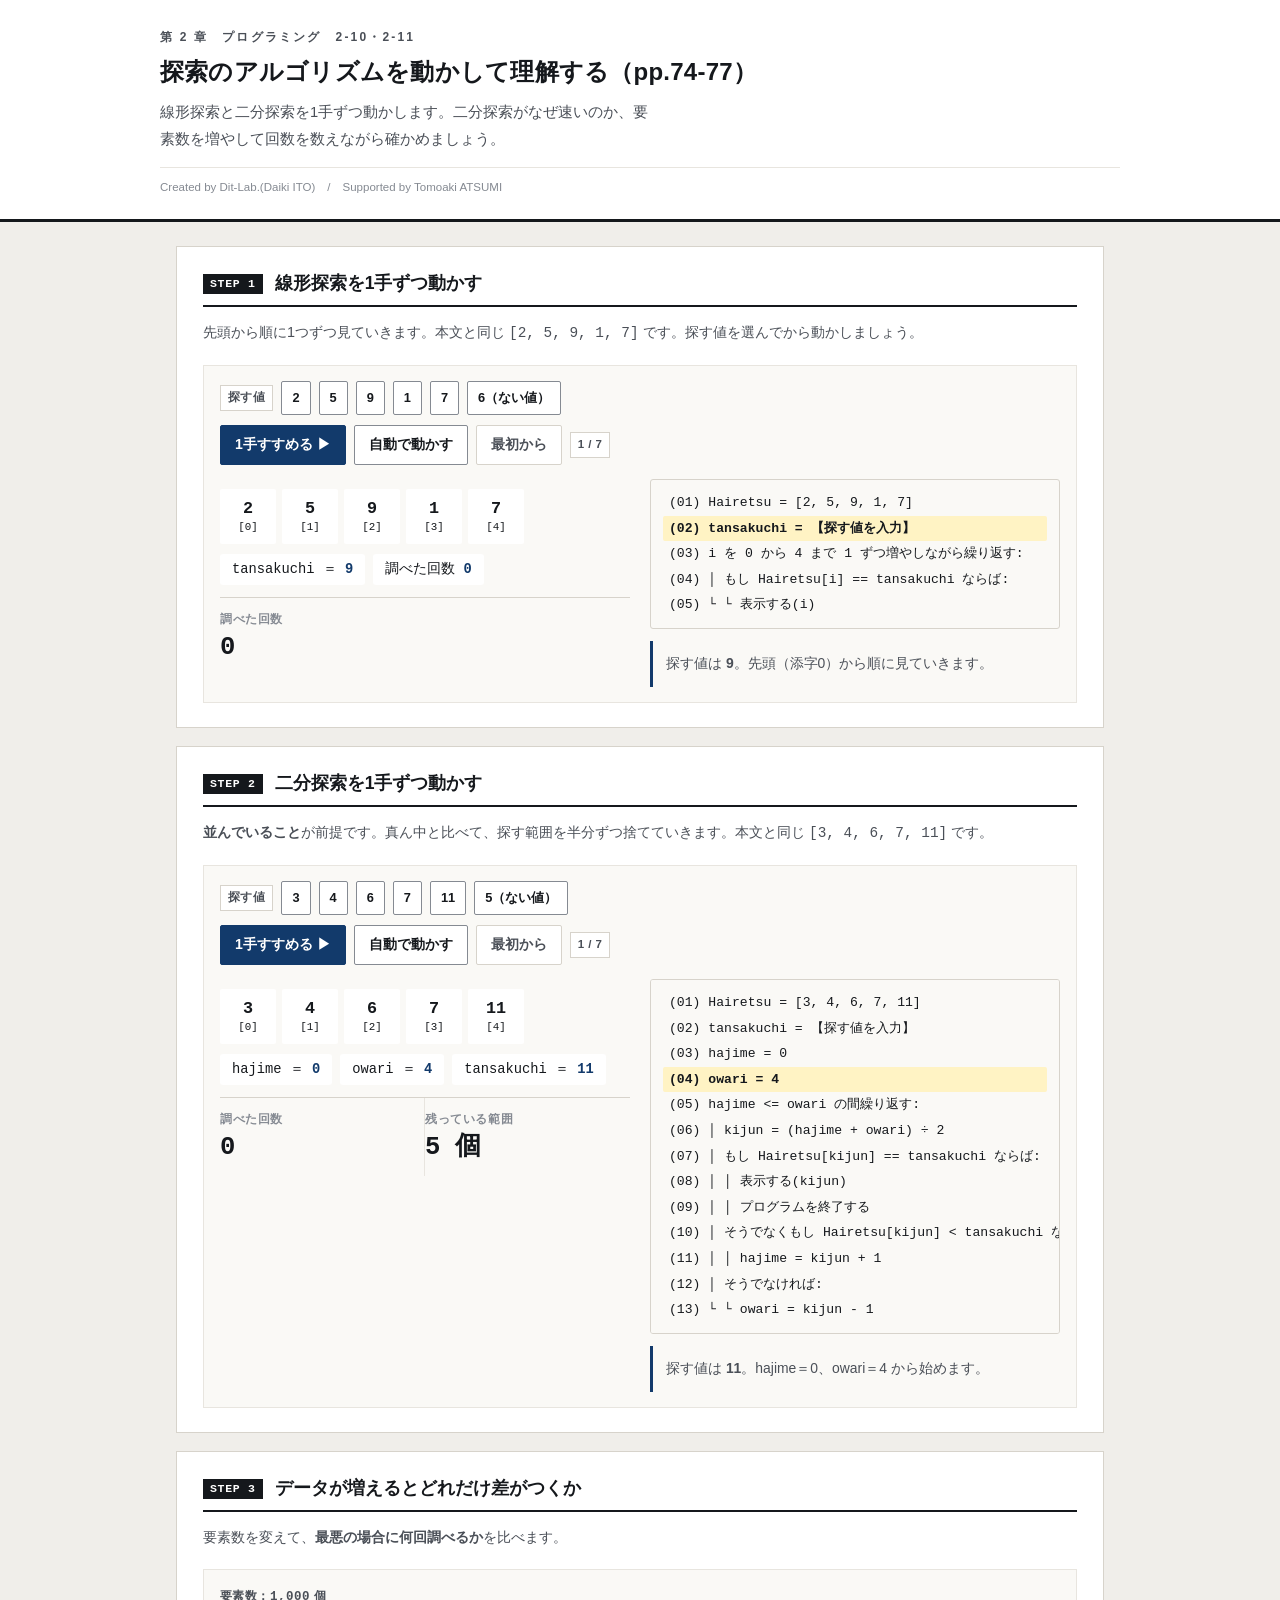
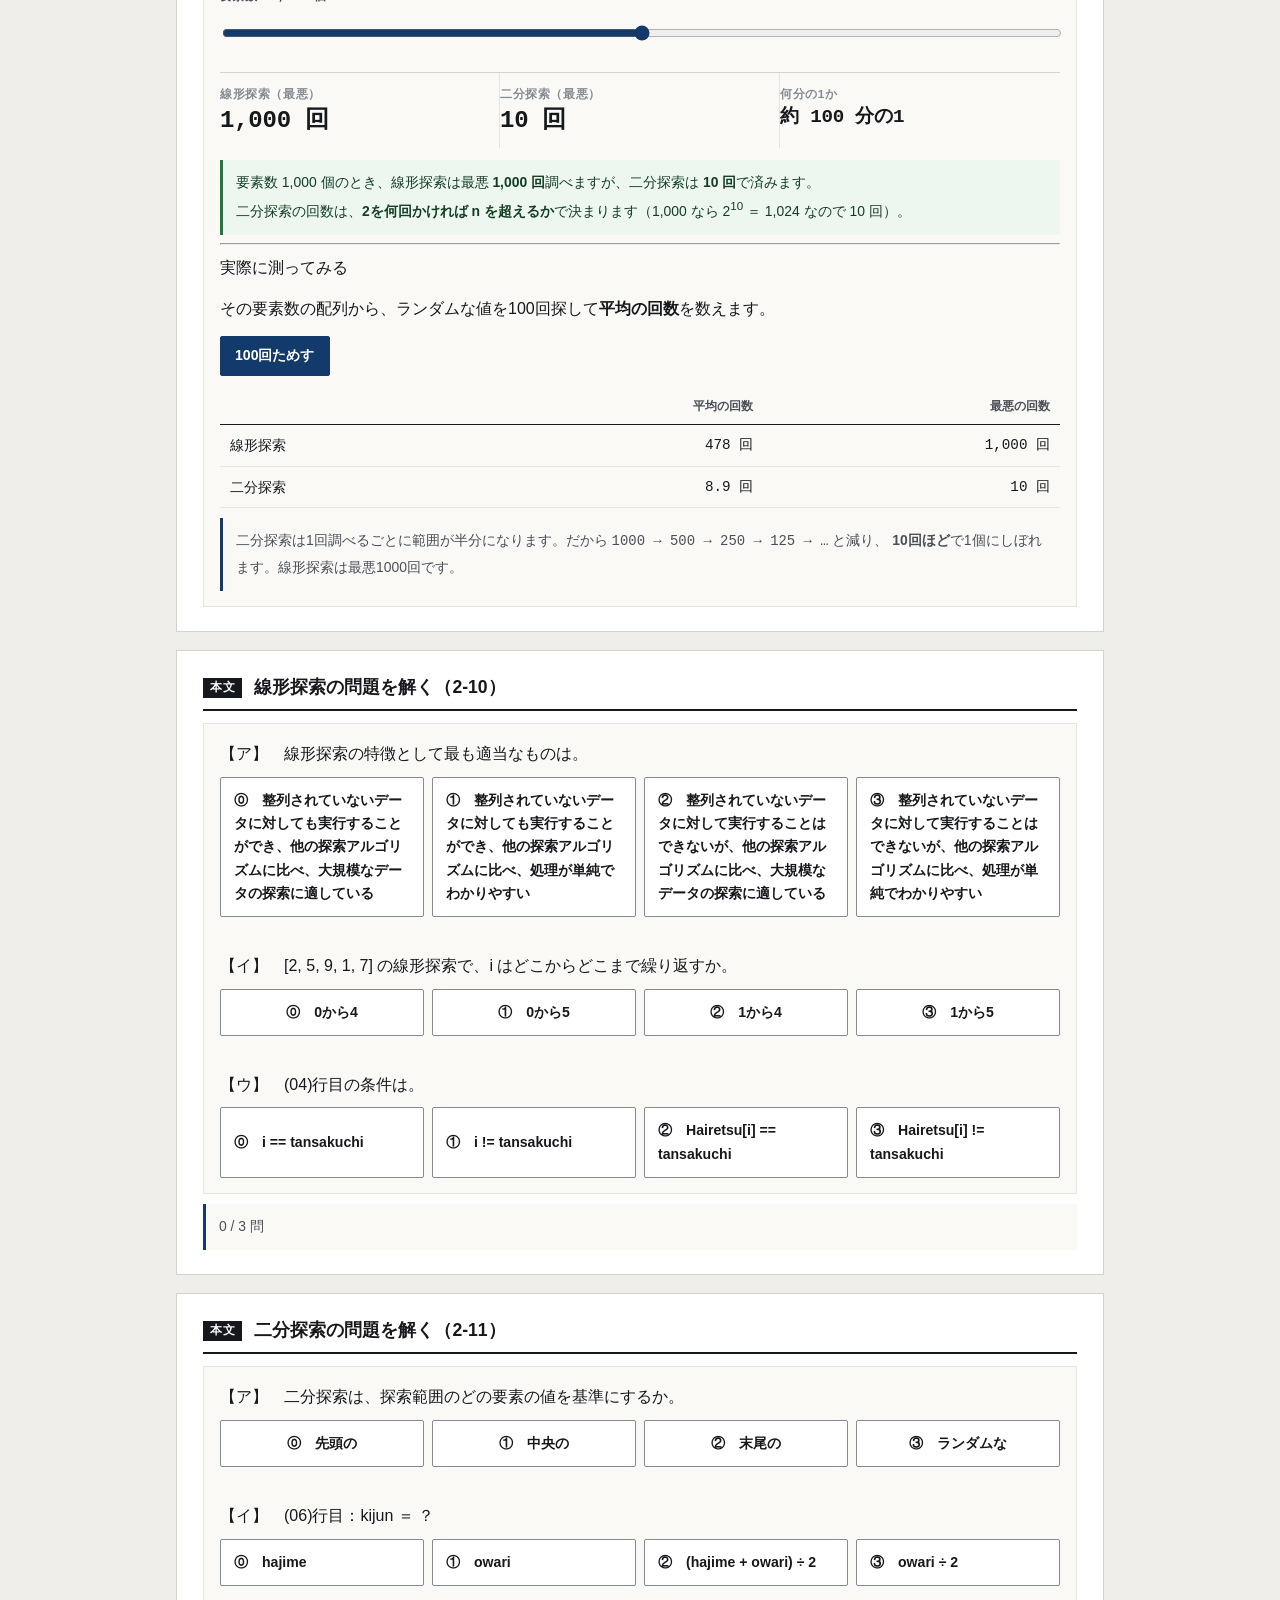
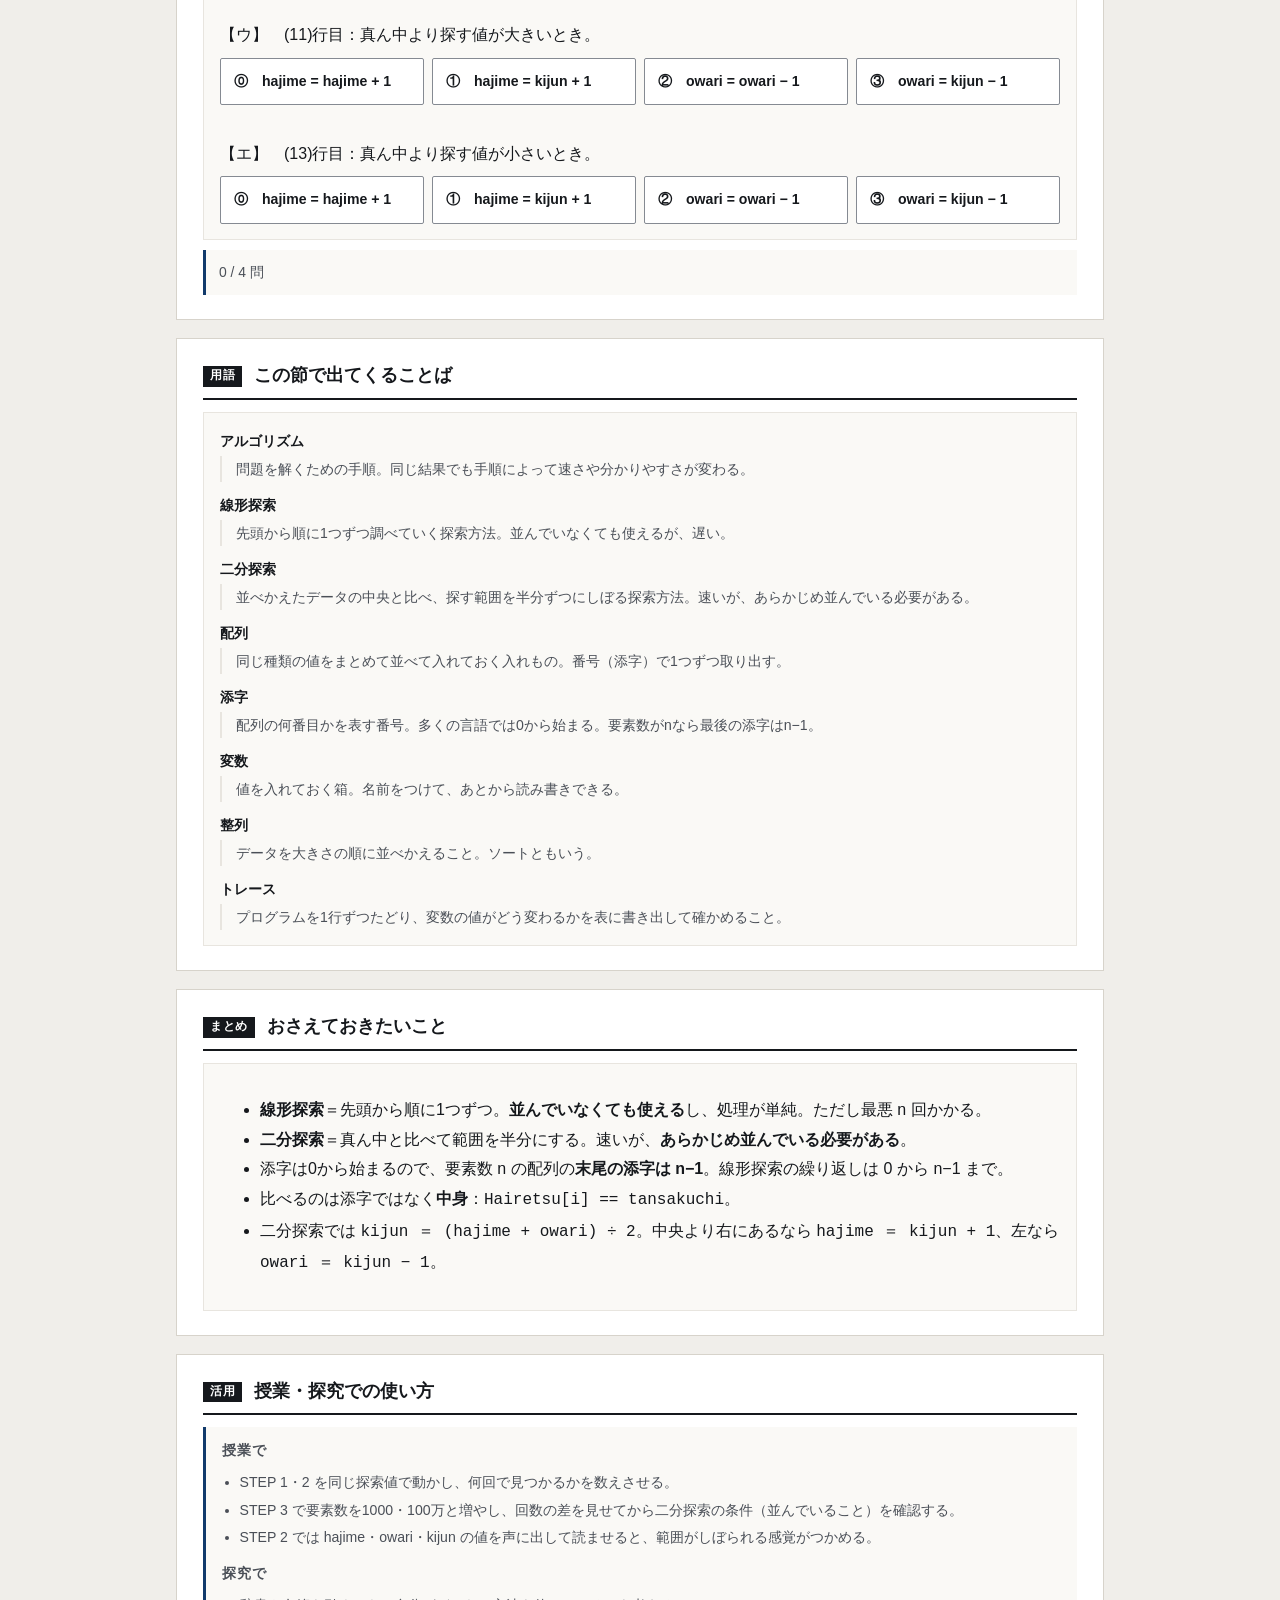
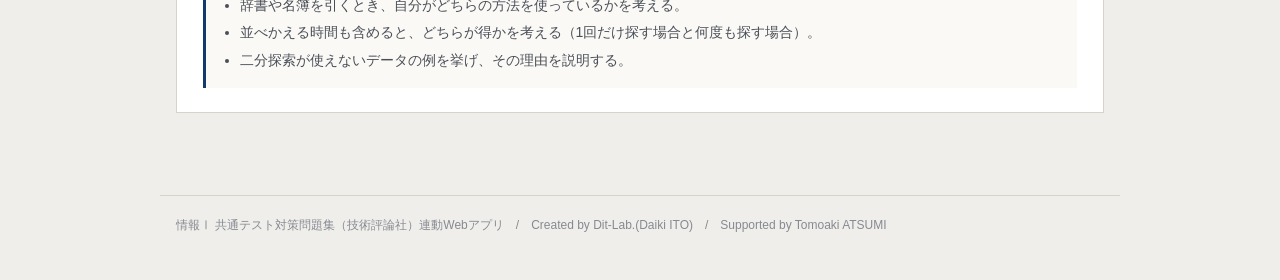
==== index.html @ 08c5b8c0 "feat: 探索アルゴリズムの理解用アプリを新規作成（線形探索・二分探索の1手ずつ再生、回数の実測比較、本文2-10/2-11の問題）" ====
<!DOCTYPE html>
<html lang="ja">
<head>
<meta charset="UTF-8">
<meta name="viewport" content="width=device-width, initial-scale=1.0">
<title>探索のアルゴリズムを動かして理解する｜情報Ⅰ共通テスト対策問題集</title>
<meta name="description" content="線形探索と二分探索を1手ずつ動かします。二分探索がなぜ速いのか、要素数を増やして回数を数えながら確かめましょう。">
<link rel="icon" href="data:image/svg+xml,%3Csvg xmlns=%22http://www.w3.org/2000/svg%22 viewBox=%220 0 32 32%22%3E%3Crect width=%2232%22 height=%2232%22 fill=%22%2315181c%22/%3E%3Ctext x=%2216%22 y=%2222%22 font-size=%2218%22 font-family=%22monospace%22 fill=%22%23fff%22 text-anchor=%22middle%22%3E01%3C/text%3E%3C/svg%3E">
<link rel="stylesheet" href="css/style.css?v=239696b1">
<link rel="stylesheet" href="css/app.css?v=c00d3294">
</head>
<body>

<header class="app-header">
  <div class="inner">
    <span class="eyebrow">第 2 章　プログラミング　2-10・2-11</span>
    <h1>探索のアルゴリズムを動かして理解する（pp.74-77）</h1>
    <p class="lead">線形探索と二分探索を1手ずつ動かします。二分探索がなぜ速いのか、要素数を増やして回数を数えながら確かめましょう。</p>
    <p class="credit">Created by Dit-Lab.(Daiki ITO)　/　Supported by Tomoaki ATSUMI</p>
  </div>
</header>

<main class="wrap">
  <section class="step" id="step1">
    <h2><span class="no">STEP 1</span>線形探索を1手ずつ動かす</h2>
    <p class="desc">先頭から順に1つずつ見ていきます。本文と同じ <span class="mono">[2, 5, 9, 1, 7]</span> です。探す値を選んでから動かしましょう。</p>
    <div class="panel">
      <div class="btn-row" style="flex-wrap:wrap">
        <span class="badge">探す値</span>
        <button class="btn sm" data-lt="2">2</button>
        <button class="btn sm" data-lt="5">5</button>
        <button class="btn sm" data-lt="9">9</button>
        <button class="btn sm" data-lt="1">1</button>
        <button class="btn sm" data-lt="7">7</button>
        <button class="btn sm" data-lt="6">6（ない値）</button>
      </div>
      <div class="btn-row" style="margin-top:10px;flex-wrap:wrap">
        <button class="btn primary" id="lStep">1手すすめる ▶</button>
        <button class="btn" id="lPlay">自動で動かす</button>
        <button class="btn ghost" id="lReset">最初から</button>
        <span class="badge" id="lProg"></span>
      </div>
      <div class="grid c2" style="margin-top:14px">
        <div>
          <div class="cells" id="lCells"></div>
          <div class="vars" id="lVars"></div>
          <div class="metrics" style="margin-top:12px">
            <div class="metric"><div class="k">調べた回数</div><div class="v" id="lCnt">0</div></div>
          </div>
        </div>
        <div>
          <pre class="code" id="lCode"></pre>
          <div class="note" id="lNote" style="margin-top:12px"></div>
        </div>
      </div>
    </div>
  </section>

  <section class="step" id="step2">
    <h2><span class="no">STEP 2</span>二分探索を1手ずつ動かす</h2>
    <p class="desc"><strong>並んでいること</strong>が前提です。真ん中と比べて、探す範囲を半分ずつ捨てていきます。本文と同じ <span class="mono">[3, 4, 6, 7, 11]</span> です。</p>
    <div class="panel">
      <div class="btn-row" style="flex-wrap:wrap">
        <span class="badge">探す値</span>
        <button class="btn sm" data-bt="3">3</button>
        <button class="btn sm" data-bt="4">4</button>
        <button class="btn sm" data-bt="6">6</button>
        <button class="btn sm" data-bt="7">7</button>
        <button class="btn sm" data-bt="11">11</button>
        <button class="btn sm" data-bt="5">5（ない値）</button>
      </div>
      <div class="btn-row" style="margin-top:10px;flex-wrap:wrap">
        <button class="btn primary" id="bStep">1手すすめる ▶</button>
        <button class="btn" id="bPlay">自動で動かす</button>
        <button class="btn ghost" id="bReset">最初から</button>
        <span class="badge" id="bProg"></span>
      </div>
      <div class="grid c2" style="margin-top:14px">
        <div>
          <div class="cells" id="bCells"></div>
          <div class="vars" id="bVars"></div>
          <div class="metrics" style="margin-top:12px">
            <div class="metric"><div class="k">調べた回数</div><div class="v" id="bCnt">0</div></div>
            <div class="metric"><div class="k">残っている範囲</div><div class="v" id="bLeft">5 個</div></div>
          </div>
        </div>
        <div>
          <pre class="code" id="bCode"></pre>
          <div class="note" id="bNote" style="margin-top:12px"></div>
        </div>
      </div>
    </div>
  </section>

  <section class="step" id="step3">
    <h2><span class="no">STEP 3</span>データが増えるとどれだけ差がつくか</h2>
    <p class="desc">要素数を変えて、<strong>最悪の場合に何回調べるか</strong>を比べます。</p>
    <div class="panel">
      <label class="fld" for="nSize">要素数：<span class="mono" id="nSizeV">1000</span> 個</label>
      <input type="range" id="nSize" min="1" max="7" step="1" value="4">
      <div class="metrics" style="margin-top:12px">
        <div class="metric"><div class="k">線形探索（最悪）</div><div class="v" id="linMax" style="font-size:1.5rem">—</div></div>
        <div class="metric"><div class="k">二分探索（最悪）</div><div class="v" id="binMax" style="font-size:1.5rem">—</div></div>
        <div class="metric"><div class="k">何分の1か</div><div class="v" id="ratio" style="font-size:1.2rem">—</div></div>
      </div>
      <div class="note" id="cmpNote" style="margin-top:12px"></div>
      <hr class="sep">
      <p class="qhead">実際に測ってみる</p>
      <p class="desc" style="margin-top:0">その要素数の配列から、ランダムな値を100回探して<strong>平均の回数</strong>を数えます。</p>
      <div class="btn-row"><button class="btn primary" id="bench">100回ためす</button></div>
      <div class="tbl-scroll" style="margin-top:12px"><table class="tbl" id="benchTable"></table></div>
      <div class="note info" style="margin-top:10px">
        二分探索は1回調べるごとに範囲が半分になります。だから <span class="mono">1000 → 500 → 250 → 125 → …</span> と減り、
        <strong>10回ほど</strong>で1個にしぼれます。線形探索は最悪1000回です。
      </div>
    </div>
  </section>

  <section class="step" id="step4">
    <h2><span class="no">本文</span>線形探索の問題を解く（2-10）</h2>
    <div class="panel" id="q10Box"></div>
    <div class="note" id="q10Note" style="margin-top:10px"></div>
  </section>

  <section class="step" id="step5">
    <h2><span class="no">本文</span>二分探索の問題を解く（2-11）</h2>
    <div class="panel" id="q11Box"></div>
    <div class="note" id="q11Note" style="margin-top:10px"></div>
  </section>

  <section class="step" id="glossary">
    <h2><span class="no">用語</span>この節で出てくることば</h2>
    <div class="panel"><div id="glossBox"></div></div>
  </section>

  <section class="step" id="wrap">
    <h2><span class="no">まとめ</span>おさえておきたいこと</h2>
    <div class="panel">
      <ul class="bullets">
        <li><strong>線形探索</strong>＝先頭から順に1つずつ。<strong>並んでいなくても使える</strong>し、処理が単純。ただし最悪 n 回かかる。</li>
        <li><strong>二分探索</strong>＝真ん中と比べて範囲を半分にする。速いが、<strong>あらかじめ並んでいる必要がある</strong>。</li>
        <li>添字は0から始まるので、要素数 n の配列の<strong>末尾の添字は n−1</strong>。線形探索の繰り返しは 0 から n−1 まで。</li>
        <li>比べるのは添字ではなく<strong>中身</strong>：<span class="mono">Hairetsu[i] == tansakuchi</span>。</li>
        <li>二分探索では <span class="mono">kijun ＝ (hajime + owari) ÷ 2</span>。中央より右にあるなら <span class="mono">hajime ＝ kijun + 1</span>、左なら <span class="mono">owari ＝ kijun − 1</span>。</li>
      </ul>
    </div>
  </section>

  <section class="step">
    <h2><span class="no">活用</span>授業・探究での使い方</h2>
    <div class="use-note">
      <h3>授業で</h3>
      <ul>
        <li>STEP 1・2 を同じ探索値で動かし、何回で見つかるかを数えさせる。</li>
        <li>STEP 3 で要素数を1000・100万と増やし、回数の差を見せてから二分探索の条件（並んでいること）を確認する。</li>
        <li>STEP 2 では hajime・owari・kijun の値を声に出して読ませると、範囲がしぼられる感覚がつかめる。</li>
      </ul>
      <h3 style="margin-top:12px">探究で</h3>
      <ul>
        <li>辞書や名簿を引くとき、自分がどちらの方法を使っているかを考える。</li>
        <li>並べかえる時間も含めると、どちらが得かを考える（1回だけ探す場合と何度も探す場合）。</li>
        <li>二分探索が使えないデータの例を挙げ、その理由を説明する。</li>
      </ul>
    </div>
  </section>

</main>

<footer class="app-footer">
  情報Ⅰ 共通テスト対策問題集（技術評論社）連動Webアプリ　/　Created by Dit-Lab.(Daiki ITO)　/　Supported by Tomoaki ATSUMI
</footer>

<script src="js/terms.js?v=867e9694"></script>
<script src="js/quiz.js?v=5d6779cc"></script>
<script src="js/app.js?v=6b76b57b"></script>
</body>
</html>
---- css/style.css ----
/* =========================================================
   情報Ⅰ 共通テスト対策問題集 — Web アプリ共通スタイル
   紙面（参考書）に寄せた設計。装飾色は使わず、色は意味を持つときだけ。
   ========================================================= */

:root{
  --paper:#ffffff;
  --paper-2:#faf9f6;      /* うすい紙 */
  --bg:#f0eeea;           /* 台紙 */
  --ink:#15181c;
  --ink-2:#4a4f57;
  --ink-3:#858a92;
  --rule:#d7d3cb;         /* 罫線 */
  --rule-2:#e8e5df;
  --accent:#123a6b;       /* 濃紺。主要操作と現在地だけに使う */
  --accent-w:#e9eef6;
  --zero:#c0392b;         /* 左＝0 */
  --one:#1d4ed8;          /* 右＝1 */
  --ok:#1f7a3d;   --ok-bg:#eef6f0;
  --ng:#b3261e;   --ng-bg:#fbefee;
  --warn:#8a5a00; --warn-bg:#fbf5e8;
  --font:"Hiragino Kaku Gothic ProN","Hiragino Sans","Yu Gothic Medium","Yu Gothic",
         "Noto Sans JP",Meiryo,-apple-system,BlinkMacSystemFont,sans-serif;
  --mono:"SFMono-Regular",Menlo,Consolas,"Courier New",monospace;
}

*{box-sizing:border-box}
[hidden]{display:none !important}
html{-webkit-text-size-adjust:100%}
body{
  margin:0; background:var(--bg); color:var(--ink);
  font-family:var(--font); font-size:16px; line-height:1.85;
  font-feature-settings:"palt" 1;
}
h1,h2,h3,h4{line-height:1.45; margin:0; font-weight:700}
p{margin:0 0 .75em} p:last-child{margin-bottom:0}
a{color:var(--accent)}

/* ---------- 標題 ---------- */
.app-header{background:var(--paper); border-bottom:3px solid var(--ink); padding:26px 20px 20px}
.app-header .inner{max-width:960px; margin:0 auto}
.app-header .eyebrow{
  font-size:.75rem; font-weight:700; color:var(--ink-2); letter-spacing:.18em;
  display:block; margin-bottom:7px;
}
.app-header h1{font-size:1.5rem; letter-spacing:.01em}
.app-header .lead{font-size:.92rem; color:var(--ink-2); margin-top:9px; max-width:60ch}
.app-header .credit{
  font-size:.72rem; color:var(--ink-3); margin-top:14px;
  padding-top:9px; border-top:1px solid var(--rule-2);
}

/* ---------- 版面 ---------- */
.wrap{max-width:960px; margin:0 auto; padding:24px 16px 64px}
.step{background:var(--paper); border:1px solid var(--rule); padding:24px 26px; margin-bottom:18px}
.step > h2{
  display:flex; align-items:baseline; gap:12px; font-size:1.1rem;
  padding-bottom:9px; border-bottom:2px solid var(--ink); margin-bottom:12px;
}
.step > h2 .no{
  flex:none; font-family:var(--mono); font-size:.72rem; font-weight:700;
  background:var(--ink); color:var(--paper); padding:2px 7px; letter-spacing:.06em;
  position:relative; top:-2px;
}
.step > .desc{color:var(--ink-2); font-size:.9rem; margin-bottom:18px}
.step[hidden]{display:none}

.grid{display:grid; gap:20px}
.grid > *{min-width:0}          /* 子の中身で列が広がるのを防ぐ */
@media(min-width:800px){ .grid.c2{grid-template-columns:1fr 1fr} }

.panel{border:1px solid var(--rule-2); background:var(--paper-2); padding:15px 16px; min-width:0}
.panel > h3{
  font-size:.8rem; font-weight:700; color:var(--ink-2); letter-spacing:.08em;
  margin-bottom:12px; padding-bottom:6px; border-bottom:1px solid var(--rule);
}

/* ---------- 部品 ---------- */
.btn{
  appearance:none; border:1px solid var(--ink-3); background:var(--paper); color:var(--ink);
  font-family:inherit; font-size:.88rem; font-weight:700; padding:8px 14px;
  border-radius:2px; cursor:pointer; min-height:40px; line-height:1.4;
  transition:background .12s, border-color .12s, color .12s;
}
.btn:hover:not(:disabled){background:var(--accent-w); border-color:var(--accent); color:var(--accent)}
.btn:disabled{opacity:.35; cursor:not-allowed}
.btn.primary{background:var(--accent); color:var(--paper); border-color:var(--accent)}
.btn.primary:hover:not(:disabled){background:#0d2c53; color:var(--paper)}
.btn.ghost{border-color:var(--rule); color:var(--ink-2)}
.btn.sm{font-size:.8rem; padding:5px 10px; min-height:34px}
.btn-row{display:flex; flex-wrap:wrap; gap:8px; align-items:center}

/* タブ（見出し下線式） */
.seg{display:flex; gap:0; border-bottom:1px solid var(--rule)}
.seg button{
  appearance:none; border:0; background:transparent; font-family:inherit; font-size:.88rem;
  font-weight:700; color:var(--ink-3); padding:9px 4px; margin-right:26px; cursor:pointer;
  border-bottom:3px solid transparent; margin-bottom:-1px; min-height:40px;
}
.seg button:hover{color:var(--ink-2)}
.seg button[aria-pressed="true"]{color:var(--ink); border-bottom-color:var(--accent)}

label.fld{display:block; font-size:.78rem; font-weight:700; color:var(--ink-2); margin-bottom:5px; letter-spacing:.04em}
input[type=text], textarea, input[type=number]{
  width:100%; font-family:inherit; font-size:1rem; color:var(--ink);
  border:1px solid var(--ink-3); border-radius:2px; padding:9px 11px;
  background:var(--paper); min-height:42px;
}
input:focus, textarea:focus{outline:2px solid var(--accent); outline-offset:-1px; border-color:var(--accent)}
.btn:focus-visible, .seg button:focus-visible, .node-card:focus-visible{outline:2px solid var(--accent); outline-offset:2px}
textarea{resize:vertical; line-height:1.7}
.mono{font-family:var(--mono)}

table.tbl{width:100%; border-collapse:collapse; font-size:.89rem}
table.tbl th, table.tbl td{border-bottom:1px solid var(--rule-2); padding:7px 10px; text-align:right}
table.tbl th:first-child, table.tbl td:first-child{text-align:left}
table.tbl thead th{border-bottom:1.5px solid var(--ink); font-size:.76rem; color:var(--ink-2); font-weight:700; white-space:nowrap}
.tbl-scroll{overflow-x:auto; -webkit-overflow-scrolling:touch; max-width:100%}

.note{padding:10px 13px; font-size:.87rem; border-left:3px solid var(--ink-3); background:var(--paper-2)}
.note.ok{background:var(--ok-bg); border-left-color:var(--ok); color:#123f22}
.note.ng{background:var(--ng-bg); border-left-color:var(--ng); color:#6d1a15}
.note.info{background:var(--paper-2); border-left-color:var(--accent); color:var(--ink-2)}
.note.warn{background:var(--warn-bg); border-left-color:var(--warn); color:#5c3d00}
.note[hidden]{display:none}

.badge{
  display:inline-block; font-size:.72rem; font-weight:700; padding:1px 7px;
  border:1px solid var(--rule); color:var(--ink-2); background:var(--paper); letter-spacing:.04em;
}

/* 数値は罫線で仕切るだけ。カードにしない */
.metrics{display:flex; flex-wrap:wrap; gap:0; border-top:1px solid var(--rule)}
.metric{flex:1 1 130px; padding:11px 14px 11px 0; border-right:1px solid var(--rule-2)}
.metric:last-child{border-right:0}
.metric .k{font-size:.74rem; color:var(--ink-3); font-weight:700; letter-spacing:.05em}
.metric .v{font-size:1.6rem; font-weight:700; line-height:1.3; font-family:var(--mono); letter-spacing:-.01em}
.metric .s{font-size:.76rem; color:var(--ink-2)}

.bit0{color:var(--zero); font-weight:700}
.bit1{color:var(--one); font-weight:700}

.app-footer{
  max-width:960px; margin:0 auto; padding:18px 16px 44px; color:var(--ink-3);
  font-size:.75rem; border-top:1px solid var(--rule);
}
.sr-only{position:absolute;width:1px;height:1px;overflow:hidden;clip:rect(0 0 0 0);white-space:nowrap}

@media(max-width:640px){
  body{font-size:15px}
  .app-header{padding:20px 16px 16px}
  .app-header h1{font-size:1.16rem}
  .wrap{padding:16px 12px 52px}
  .step{padding:18px 15px}
  .seg button{margin-right:18px; font-size:.84rem}
  .metric{flex-basis:50%; border-right:0}
}
@media (prefers-reduced-motion:reduce){ *{animation:none!important; transition:none!important} }

/* ---------- 自分のデータ・共有・印刷 ---------- */
.toolbar{display:flex; flex-wrap:wrap; gap:8px; align-items:center; margin-top:12px;
  padding-top:12px; border-top:1px solid var(--rule-2)}
.toolbar .hint{font-size:.78rem; color:var(--ink-3)}
.paste-area{width:100%; min-height:110px; font-family:var(--mono); font-size:.86rem}
.use-note{background:var(--paper-2); border-left:3px solid var(--accent); padding:14px 16px; font-size:.88rem}
.use-note h3{font-size:.86rem; letter-spacing:.06em; margin-bottom:8px; color:var(--ink-2)}
.use-note ol, .use-note ul{margin:0; padding-left:1.25em; line-height:1.95; color:var(--ink-2)}

@media print{
  body{background:#fff}
  .app-header{border-bottom:2px solid #000}
  .step{border:1px solid #bbb; break-inside:avoid; page-break-inside:avoid; margin-bottom:12px}
  .btn, .seg, .toolbar, input[type=range]{display:none !important}
  .note{border-left-width:2px}
  a[href]:after{content:""}
}

/* ---------- 入力グリッド ---------- */
.dg-scroll{overflow:auto; -webkit-overflow-scrolling:touch; border:1px solid var(--rule); background:var(--paper); max-height:420px}
table.dg{border-collapse:collapse; font-family:var(--mono); font-size:.9rem; min-width:100%}
table.dg th, table.dg td{border:1px solid var(--rule-2); padding:0}
table.dg thead th{background:var(--paper-2); position:sticky; top:0; z-index:2}
table.dg .dg-n{background:var(--paper-2); color:var(--ink-3); font-size:.76rem; font-weight:400;
  text-align:center; min-width:34px; padding:0 4px; position:sticky; left:0; z-index:1}
table.dg .dg-corner{background:var(--paper-2); min-width:34px; position:sticky; left:0; z-index:3}
table.dg .dg-act{background:var(--paper-2); width:34px}
.dg-h, .dg-c{width:100%; min-width:96px; border:0; background:transparent; font-family:inherit;
  font-size:.9rem; padding:8px 9px; color:var(--ink); min-height:38px}
.dg-h{font-weight:700; font-family:var(--font); font-size:.82rem; color:var(--ink-2)}
.dg-c.num{text-align:right}
.dg-c:focus, .dg-h:focus{outline:2px solid var(--accent); outline-offset:-2px; background:var(--accent-w)}
.dg-del{border:0; background:transparent; color:var(--ink-3); cursor:pointer; width:32px; height:34px; font-size:1rem}
.dg-del:hover{color:var(--ng)}
.dg-tools{display:flex; flex-wrap:wrap; gap:8px; align-items:center; margin-top:10px}
.dg-hint{font-size:.76rem; color:var(--ink-3)}

/* ---------- ファイル読み込み ---------- */
.filebox{display:flex; flex-wrap:wrap; gap:10px; align-items:center; padding:12px;
  border:1px dashed var(--rule); background:var(--paper-2)}
.filebox input[type=file]{font-size:.85rem; font-family:inherit; max-width:100%}
.filebox .sel{max-width:220px}
.filelabel{display:inline-flex; align-items:center; gap:6px; font-size:.85rem; font-weight:700;
  border:1px solid var(--ink-3); background:var(--paper); padding:8px 14px; border-radius:2px; cursor:pointer; min-height:40px}
.filelabel:hover{border-color:var(--accent); color:var(--accent); background:var(--accent-w)}
.filelabel input{display:none}

/* ---------- 用語解説 ---------- */
.term{position:relative; border-bottom:1.5px dotted var(--accent); cursor:help; color:var(--accent); font-weight:700}
.term .term-pop{display:none; position:absolute; left:0; top:1.7em; z-index:50; width:min(300px,78vw);
  background:var(--paper); border:1px solid var(--ink-3); box-shadow:0 6px 20px rgba(0,0,0,.14);
  padding:10px 12px; font-size:.82rem; font-weight:400; color:var(--ink-2); line-height:1.75;
  border-left:3px solid var(--accent); cursor:auto; text-align:left}
.term .term-pop b{display:block; color:var(--ink); font-size:.86rem; margin-bottom:3px}
.term.open .term-pop{display:block}
dl.gloss{margin:0; font-size:.88rem}
dl.gloss dt{font-weight:700; color:var(--ink); margin-top:10px}
dl.gloss dt:first-child{margin-top:0}
dl.gloss dd{margin:2px 0 0; color:var(--ink-2); line-height:1.85; padding-left:1em; border-left:2px solid var(--rule-2)}
@media print{ .term{border-bottom:0; color:inherit} .term .term-pop{display:none !important} }

/* ---------- スマホ・タブレット ---------- */
@media (max-width:1024px){
  /* iOS で入力時に画面が勝手に拡大するのを防ぐ（16px 未満だとズームする） */
  input[type=text], input[type=number], textarea, select, .dg-c, .dg-h{ font-size:16px }
  .dg-c, .dg-h{ min-width:110px }
}
@media (max-width:820px){
  .grid.c2{grid-template-columns:1fr}
  .dg-scroll{max-height:340px}
  .filebox{flex-direction:column; align-items:stretch}
  .filebox .sel{max-width:100%}
  .term .term-pop{left:auto; right:0; width:min(280px,86vw)}
}
@media (max-width:480px){
  .step > h2{font-size:1rem; flex-wrap:wrap}
  .metrics{gap:0}
  .metric{flex-basis:50%; padding-right:10px}
  .metric .v{font-size:1.3rem}
  .btn{padding:8px 12px}
  .dg-tools{gap:6px}
  .dg-hint{width:100%}
}
/* タッチ操作でのスクロールを滑らかに */
.tbl-scroll, .dg-scroll, .tree-box{ -webkit-overflow-scrolling:touch; overscroll-behavior-x:contain }

/* 幅指定つきの入力欄がスマートフォンではみ出さないようにする */
input[type=text], input[type=number], input[type=search], textarea, select{ max-width:100% }
.btn-row > label{ min-width:0; max-width:100% }
.btn-row > label input, .btn-row > label select{ max-width:100% }

/* 共通：○×判定・並べかえ（quiz.js 用） */
.abcde{border:1px solid var(--rule); border-radius:3px; overflow:hidden}
.abcde > div{border-top:1px solid var(--rule); padding:10px 12px}
.abcde > div:first-child{border-top:0}
.abcde .st{display:flex; gap:10px; align-items:flex-start; flex-wrap:wrap}
.abcde .st .k{font-weight:700; font-family:var(--mono); min-width:1.4em}
.abcde .st .t{flex:1; min-width:12em}
.abcde .jb{display:flex; gap:6px}
.abcde .jb .btn{min-width:3.4em; padding:6px 10px; text-align:center}
.prep{display:grid; grid-template-columns:repeat(auto-fit,minmax(150px,1fr)); gap:10px; margin-top:10px}
.prep .slot{border:1px dashed var(--ink-3); border-radius:3px; padding:10px; min-height:92px; background:var(--paper)}
.prep .slot.filled{border-style:solid}
.prep .slot .tag{font:700 .74rem/1.4 var(--mono); color:var(--accent); display:block; margin-bottom:6px}
.prep .slot .txt{font-size:.86rem; line-height:1.7}
.cards{display:flex; flex-wrap:wrap; gap:8px; margin-top:10px}
.cards .c{border:1px solid var(--ink-3); border-radius:3px; padding:9px 12px; background:var(--paper);
  cursor:pointer; font-size:.88rem; max-width:100%; text-align:left; font-family:inherit; color:var(--ink)}
.cards .c:hover{background:var(--warn-bg)}
.cards .c.used{opacity:.35; pointer-events:none}
---- css/app.css ----
.qhead{display:flex; justify-content:space-between; align-items:center; margin-bottom:12px}
.card-q{border:1px solid var(--rule); background:var(--paper); padding:18px; margin-bottom:14px}
.q-scene{font-size:1rem; font-weight:700; line-height:1.9}
.choice4{display:grid; gap:8px; grid-template-columns:repeat(auto-fit,minmax(160px,1fr))}
.choice4 .btn{text-align:left; line-height:1.65; padding:11px 13px}
.choice4 .btn.correct{background:var(--ok-bg); border-color:var(--ok); color:var(--ok)}
.choice4 .btn.wrong{background:var(--ng-bg); border-color:var(--ng); color:var(--ng)}
.choice4.locked{pointer-events:none}
.sel{width:100%; font-family:inherit; font-size:.95rem; padding:9px 11px; min-height:42px;
  border:1px solid var(--ink-3); border-radius:2px; background:var(--paper); color:var(--ink)}
input[type=range]{width:100%; accent-color:var(--accent); height:34px}
.why{font-size:.85rem; color:var(--ink-2); line-height:1.85}
.eqbox{font-family:var(--mono); font-size:1.02rem; font-weight:700; text-align:center; padding:14px;
  border:1px solid var(--rule); background:var(--paper-2); line-height:1.8}
.blankin{border:1.5px solid var(--accent); background:#fff; padding:6px 8px; text-align:center;
  font-family:var(--mono); min-height:38px; font-size:.95rem; max-width:120px}
.blankin.ok{border-color:var(--ok); background:var(--ok-bg)}
.blankin.ng{border-color:var(--ng); background:var(--ng-bg)}
table.tbl td .blankin{width:100%; max-width:none}

/* --- 2-10・2-11 探索のアルゴリズム --- */
.cells{display:flex;gap:6px;flex-wrap:wrap;margin-top:10px}
.cells .c{border:1px solid var(--line);border-radius:2px;min-width:56px;padding:9px 4px;text-align:center;
  font:700 1.05rem/1.3 var(--mono);background:#fff;transition:background-color .15s, border-color .15s}
.cells .c em{display:block;font:400 .68rem/1.4 var(--mono);color:var(--muted);font-style:normal}
.cells .c.out{opacity:.28}
.cells .c.now{border-color:#8a5a00;background:#fdf6e8}
.cells .c.hit{border-color:var(--ok);background:var(--ok-bg)}
.cells .c.miss{border-color:var(--ng);background:var(--ng-bg);opacity:.55}
.cells .c.range{border-color:var(--accent)}
.cells .c.mid{border-color:#5a3d8a;background:#f2eef8}
pre.code{font-family:var(--mono);font-size:.82rem;line-height:1.95;background:var(--paper-2);
  border:1px solid var(--rule);border-radius:3px;padding:10px 12px;margin:0;overflow-x:auto}
pre.code .ln{display:block;padding:0 6px;border-radius:2px;white-space:pre}
pre.code .ln.on{background:#fff3c4;font-weight:700}
.vars{display:flex;gap:8px;flex-wrap:wrap;margin-top:10px}
.vars .v{border:1px solid var(--line);border-radius:3px;padding:6px 12px;background:#fff;font:.86rem/1.4 var(--mono)}
.vars .v b{color:var(--accent)}
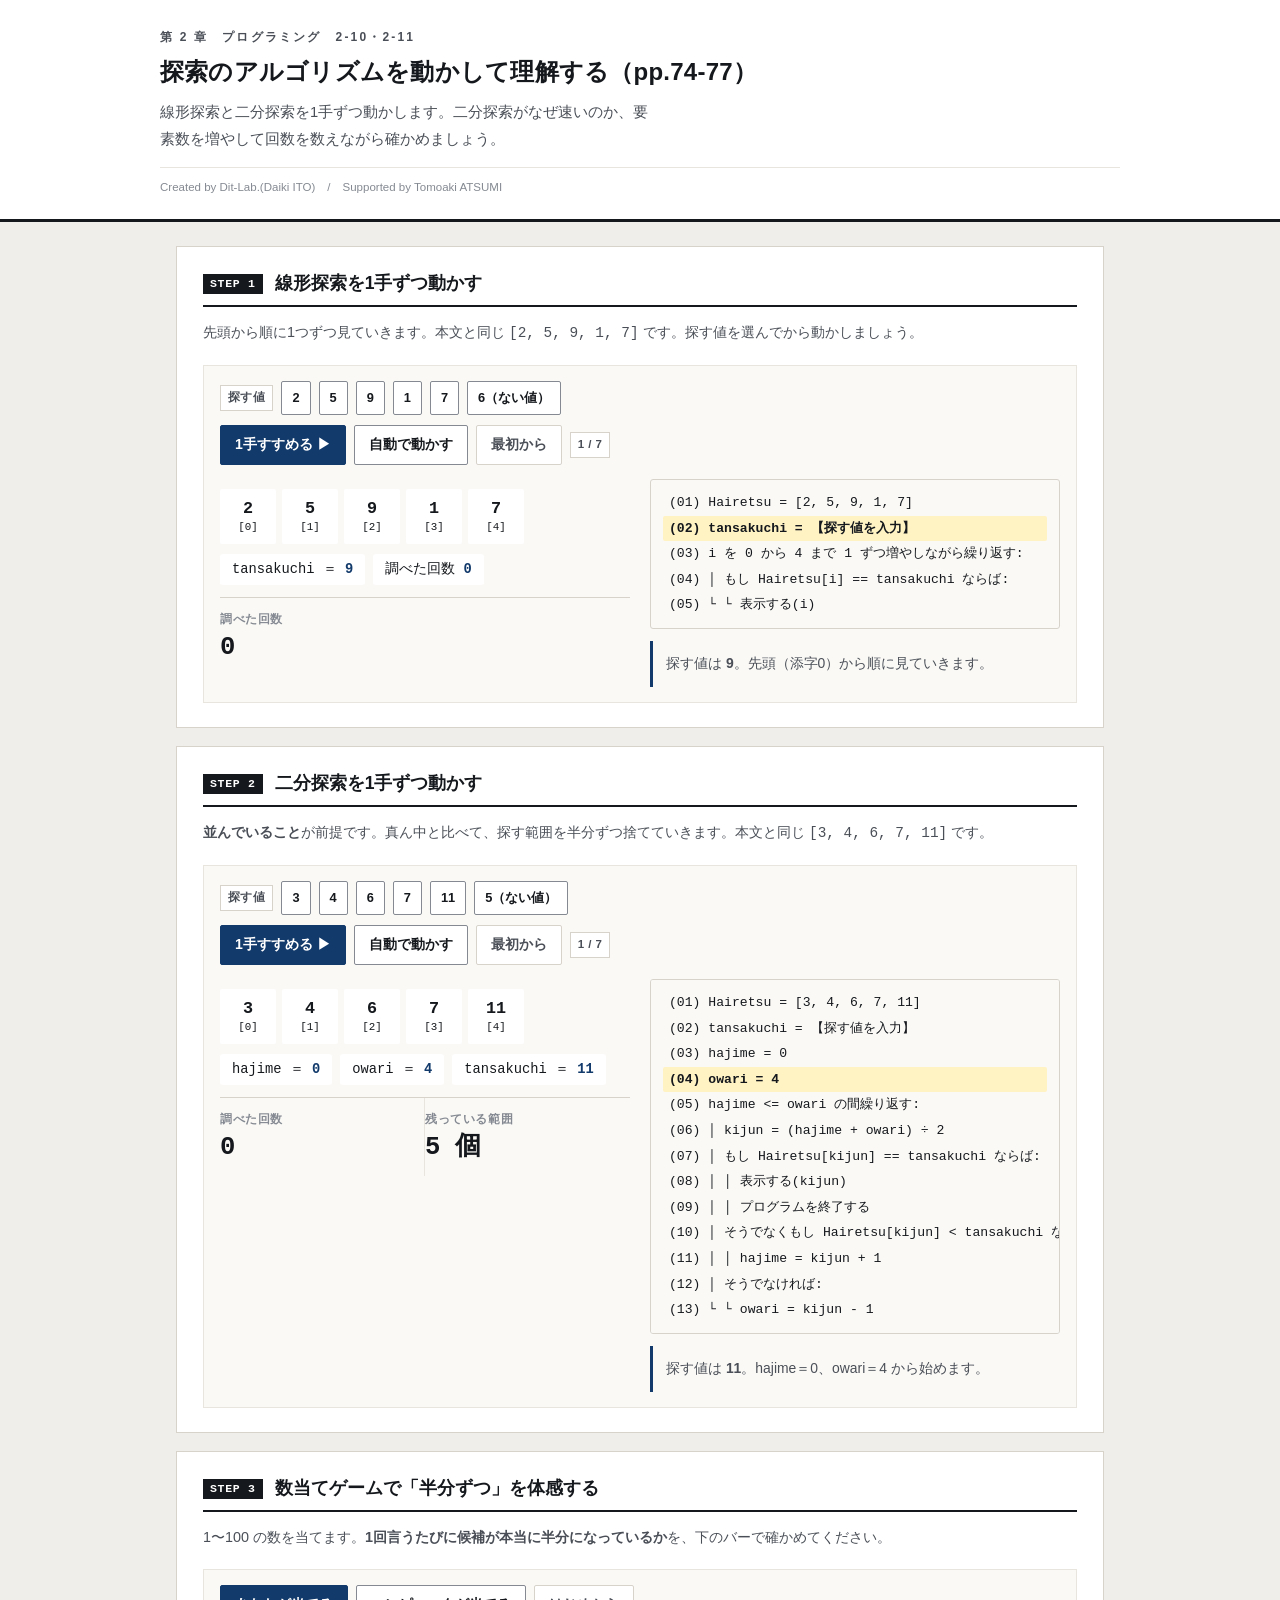
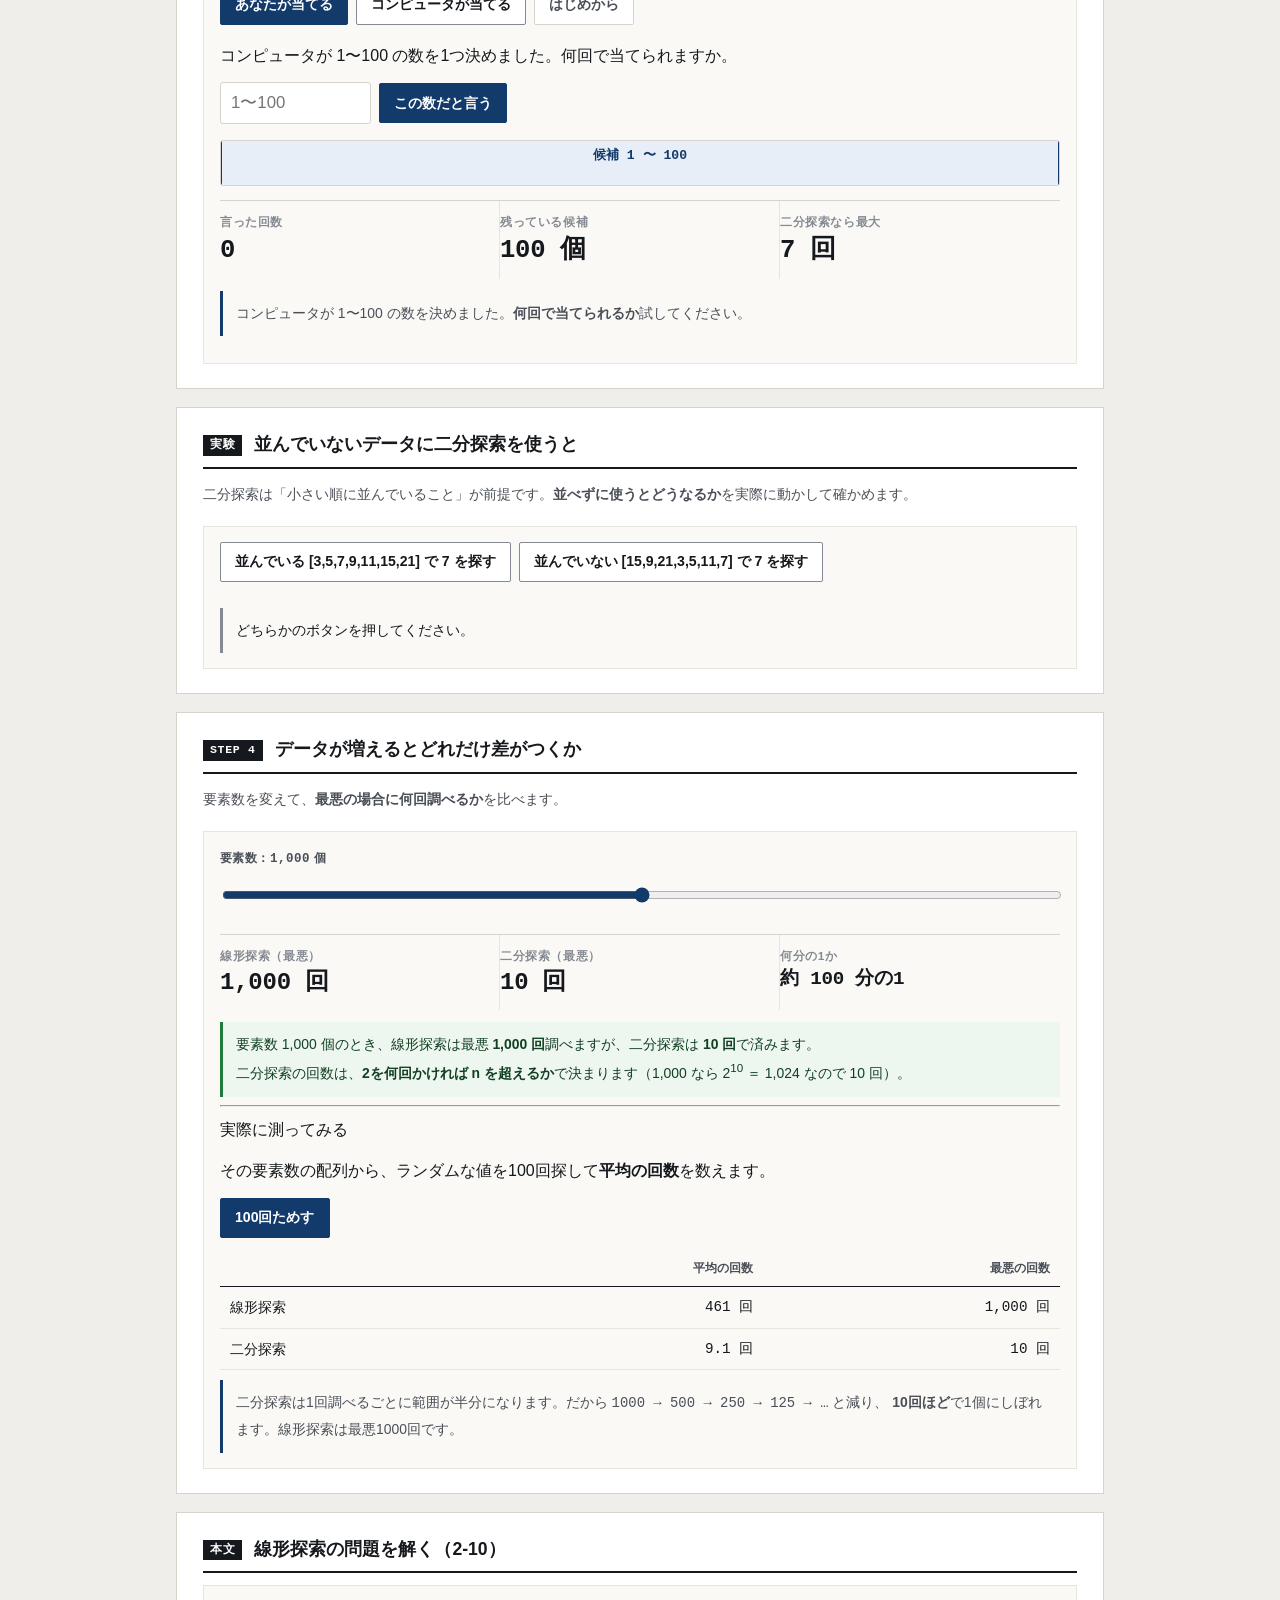
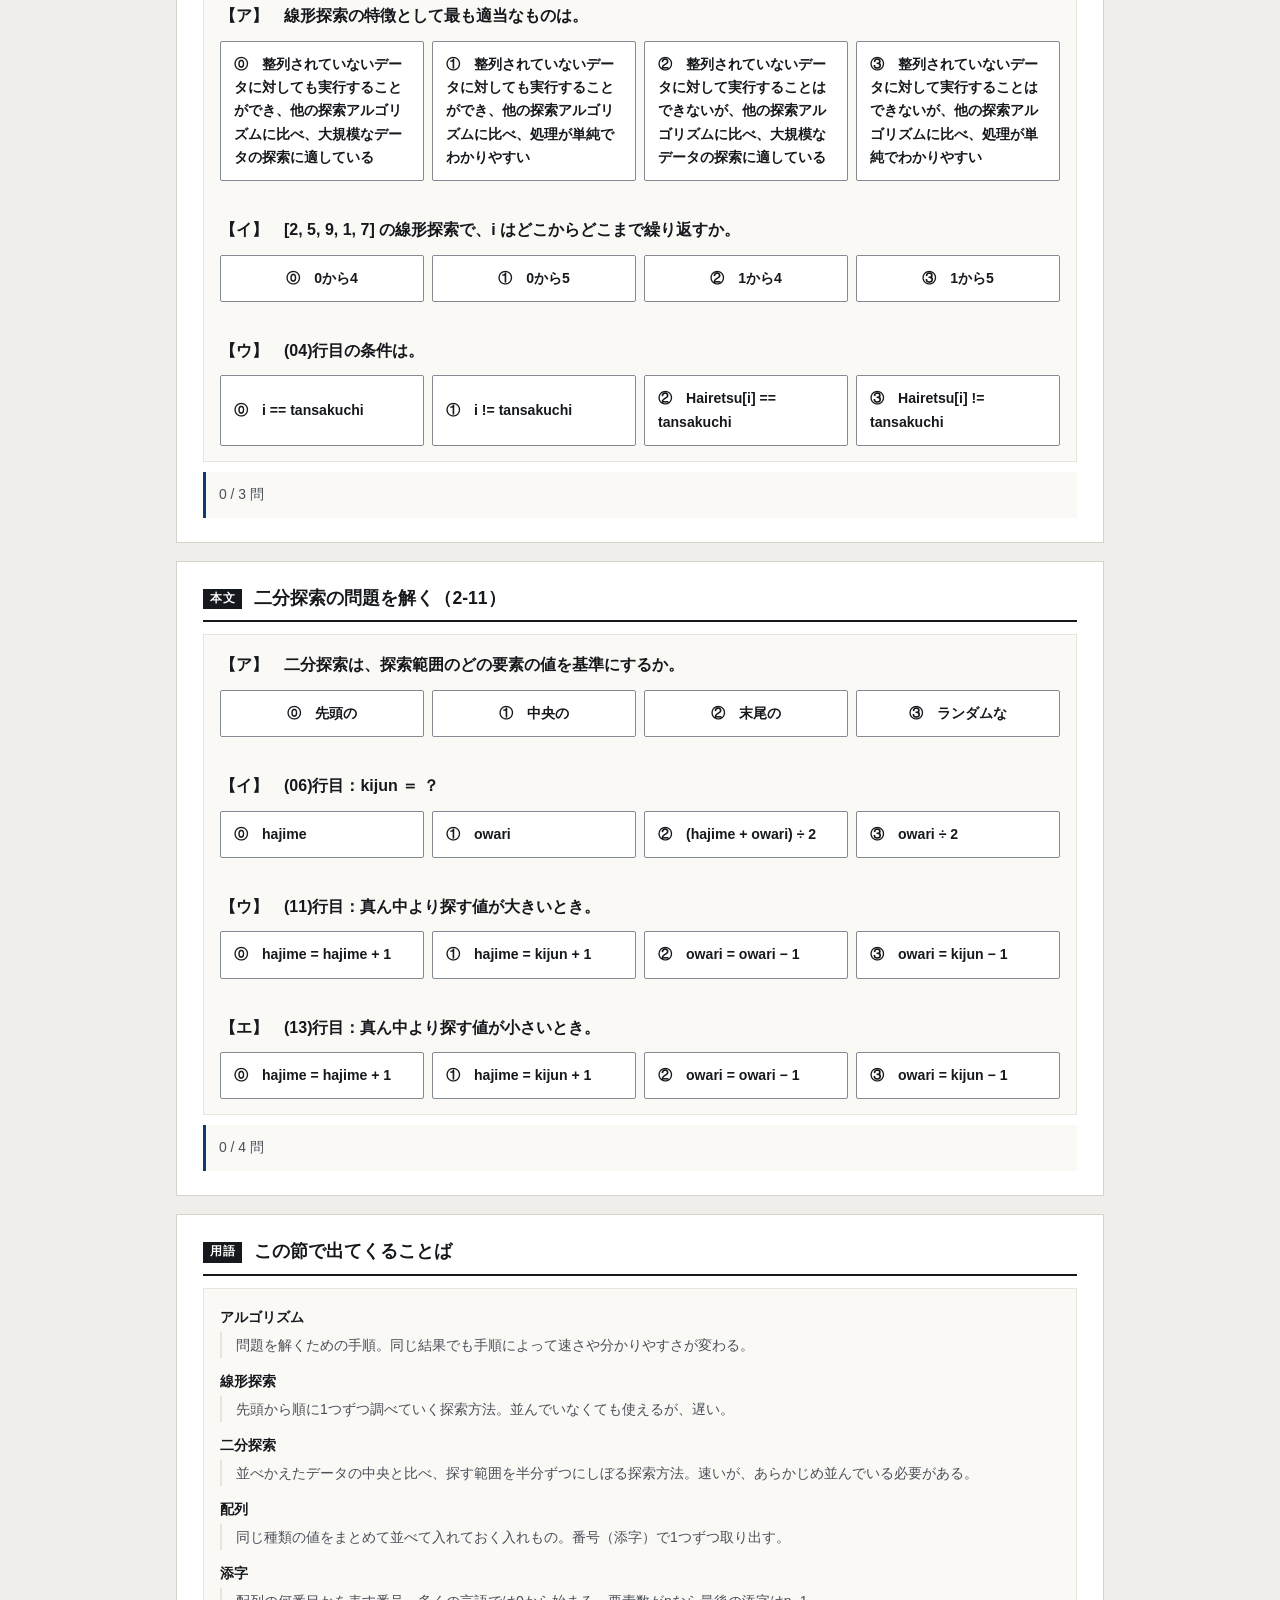
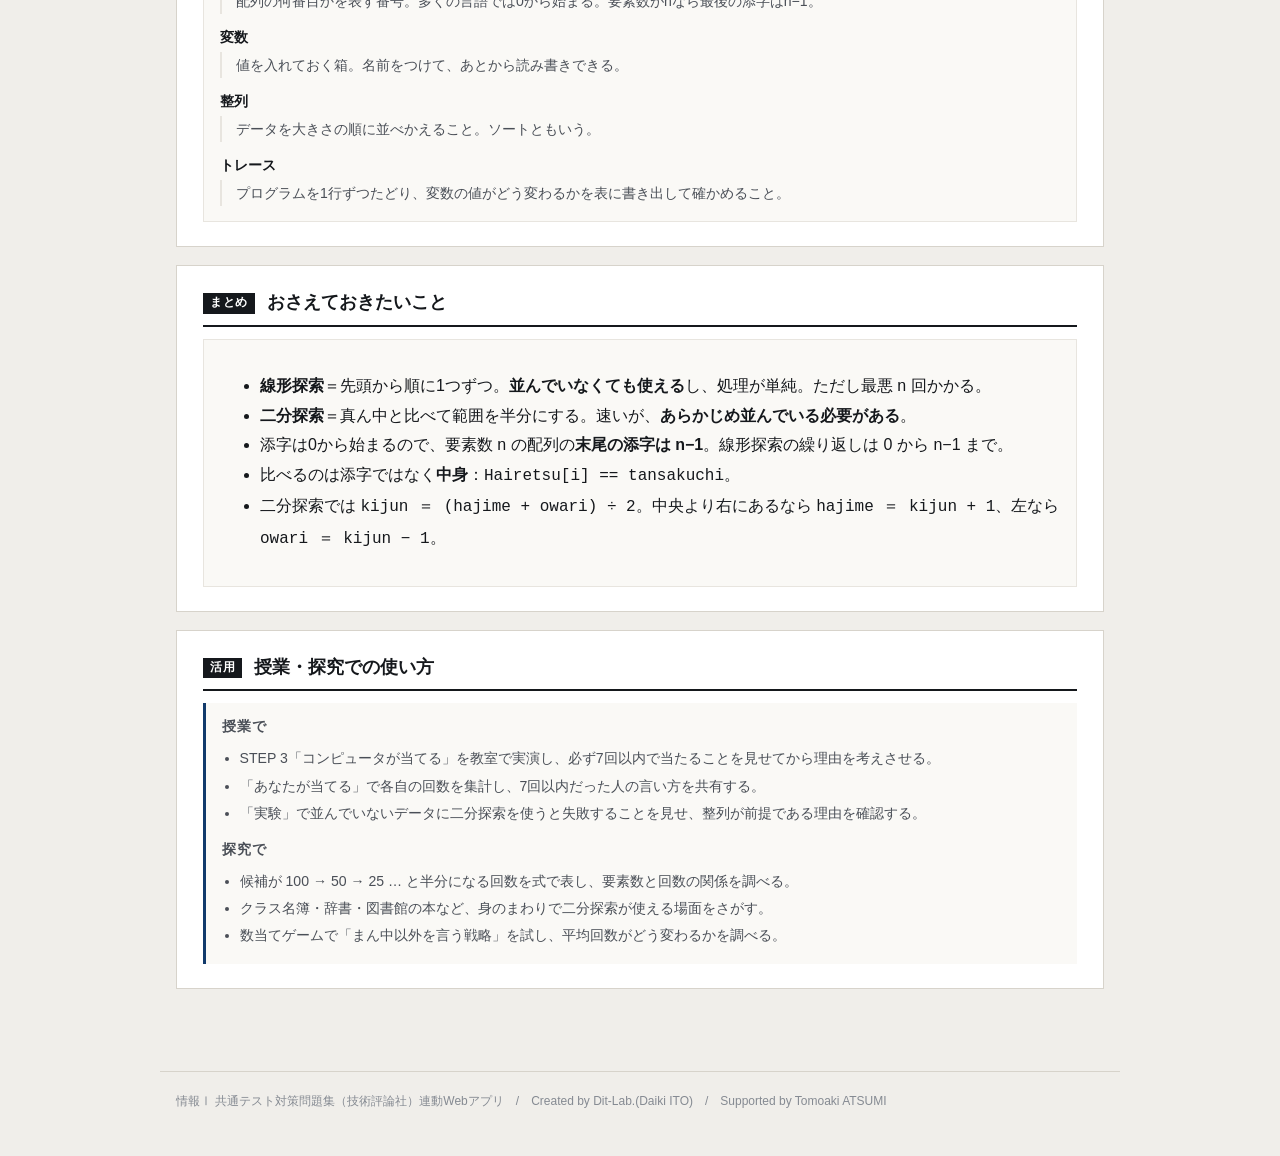
==== commit 99191516: "feat: 数当てゲームと「並んでいないデータに二分探索」の実験を追加" ====
--- a/index.html
+++ b/index.html
@@ -6,8 +6,8 @@
 <title>探索のアルゴリズムを動かして理解する｜情報Ⅰ共通テスト対策問題集</title>
 <meta name="description" content="線形探索と二分探索を1手ずつ動かします。二分探索がなぜ速いのか、要素数を増やして回数を数えながら確かめましょう。">
 <link rel="icon" href="data:image/svg+xml,%3Csvg xmlns=%22http://www.w3.org/2000/svg%22 viewBox=%220 0 32 32%22%3E%3Crect width=%2232%22 height=%2232%22 fill=%22%2315181c%22/%3E%3Ctext x=%2216%22 y=%2222%22 font-size=%2218%22 font-family=%22monospace%22 fill=%22%23fff%22 text-anchor=%22middle%22%3E01%3C/text%3E%3C/svg%3E">
-<link rel="stylesheet" href="css/style.css?v=239696b1">
-<link rel="stylesheet" href="css/app.css?v=c00d3294">
+<link rel="stylesheet" href="css/style.css?v=ea93572e">
+<link rel="stylesheet" href="css/app.css?v=aa1fe192">
 </head>
 <body>
 
@@ -92,8 +92,61 @@
     </div>
   </section>
 
+
+  <section class="step" id="stepGame">
+    <h2><span class="no">STEP 3</span>数当てゲームで「半分ずつ」を体感する</h2>
+    <p class="desc">1〜100 の数を当てます。<strong>1回言うたびに候補が本当に半分になっているか</strong>を、下のバーで確かめてください。</p>
+    <div class="panel">
+      <div class="btn-row">
+        <button class="btn primary" data-mode="you">あなたが当てる</button>
+        <button class="btn" data-mode="cpu">コンピュータが当てる</button>
+        <button class="btn ghost" id="gReset">はじめから</button>
+      </div>
+
+      <div id="gYou" style="margin-top:16px">
+        <p class="desc" style="margin-top:0">コンピュータが 1〜100 の数を1つ決めました。何回で当てられますか。</p>
+        <div class="btn-row">
+          <input type="number" id="gIn" class="mono pin" min="1" max="100" placeholder="1〜100">
+          <button class="btn primary" id="gSay">この数だと言う</button>
+        </div>
+      </div>
+
+      <div id="gCpu" hidden style="margin-top:16px">
+        <p class="desc" style="margin-top:0">あなたが 1〜100 の数を1つ心の中で決めてください。決めたら、コンピュータの質問に答えてください。</p>
+        <div class="guessq" id="gAsk"></div>
+        <div class="btn-row">
+          <button class="btn" data-ans="hi">もっと大きい</button>
+          <button class="btn" data-ans="lo">もっと小さい</button>
+          <button class="btn primary" data-ans="eq">当たり！</button>
+        </div>
+      </div>
+
+      <div class="rangebar" id="gBar" style="margin-top:16px"></div>
+      <div class="metrics" style="margin-top:14px">
+        <div class="metric"><div class="k">言った回数</div><div class="v" id="gCnt">0</div></div>
+        <div class="metric"><div class="k">残っている候補</div><div class="v" id="gLeft">100 個</div></div>
+        <div class="metric"><div class="k">二分探索なら最大</div><div class="v" id="gIdeal">7 回</div></div>
+      </div>
+      <div class="note" id="gNote" style="margin-top:12px"></div>
+      <div class="tbl-scroll" style="margin-top:12px"><table class="tbl" id="gLog"></table></div>
+    </div>
+  </section>
+
+  <section class="step" id="stepBad">
+    <h2><span class="no">実験</span>並んでいないデータに二分探索を使うと</h2>
+    <p class="desc">二分探索は「小さい順に並んでいること」が前提です。<strong>並べずに使うとどうなるか</strong>を実際に動かして確かめます。</p>
+    <div class="panel">
+      <div class="btn-row">
+        <button class="btn" data-bad="sorted">並んでいる [3,5,7,9,11,15,21] で 7 を探す</button>
+        <button class="btn" data-bad="unsorted">並んでいない [15,9,21,3,5,11,7] で 7 を探す</button>
+      </div>
+      <div class="cells" id="badCells" style="margin-top:14px"></div>
+      <div class="note" id="badNote" style="margin-top:12px">どちらかのボタンを押してください。</div>
+    </div>
+  </section>
+
   <section class="step" id="step3">
-    <h2><span class="no">STEP 3</span>データが増えるとどれだけ差がつくか</h2>
+    <h2><span class="no">STEP 4</span>データが増えるとどれだけ差がつくか</h2>
     <p class="desc">要素数を変えて、<strong>最悪の場合に何回調べるか</strong>を比べます。</p>
     <div class="panel">
       <label class="fld" for="nSize">要素数：<span class="mono" id="nSizeV">1000</span> 個</label>
@@ -151,15 +204,15 @@
     <div class="use-note">
       <h3>授業で</h3>
       <ul>
-        <li>STEP 1・2 を同じ探索値で動かし、何回で見つかるかを数えさせる。</li>
-        <li>STEP 3 で要素数を1000・100万と増やし、回数の差を見せてから二分探索の条件（並んでいること）を確認する。</li>
-        <li>STEP 2 では hajime・owari・kijun の値を声に出して読ませると、範囲がしぼられる感覚がつかめる。</li>
+        <li>STEP 3「コンピュータが当てる」を教室で実演し、必ず7回以内で当たることを見せてから理由を考えさせる。</li>
+        <li>「あなたが当てる」で各自の回数を集計し、7回以内だった人の言い方を共有する。</li>
+        <li>「実験」で並んでいないデータに二分探索を使うと失敗することを見せ、整列が前提である理由を確認する。</li>
       </ul>
       <h3 style="margin-top:12px">探究で</h3>
       <ul>
-        <li>辞書や名簿を引くとき、自分がどちらの方法を使っているかを考える。</li>
-        <li>並べかえる時間も含めると、どちらが得かを考える（1回だけ探す場合と何度も探す場合）。</li>
-        <li>二分探索が使えないデータの例を挙げ、その理由を説明する。</li>
+        <li>候補が 100 → 50 → 25 … と半分になる回数を式で表し、要素数と回数の関係を調べる。</li>
+        <li>クラス名簿・辞書・図書館の本など、身のまわりで二分探索が使える場面をさがす。</li>
+        <li>数当てゲームで「まん中以外を言う戦略」を試し、平均回数がどう変わるかを調べる。</li>
       </ul>
     </div>
   </section>
@@ -171,7 +224,7 @@
 </footer>
 
 <script src="js/terms.js?v=867e9694"></script>
-<script src="js/quiz.js?v=5d6779cc"></script>
-<script src="js/app.js?v=6b76b57b"></script>
+<script src="js/quiz.js?v=13402362"></script>
+<script src="js/app.js?v=b879e5b8"></script>
 </body>
 </html>
--- a/css/style.css
+++ b/css/style.css
@@ -68,6 +68,7 @@
 .grid{display:grid; gap:20px}
 .grid > *{min-width:0}          /* 子の中身で列が広がるのを防ぐ */
 @media(min-width:800px){ .grid.c2{grid-template-columns:1fr 1fr} }
+@media(min-width:800px){ .grid.c21{grid-template-columns:1.45fr 1fr} }
 
 .panel{border:1px solid var(--rule-2); background:var(--paper-2); padding:15px 16px; min-width:0}
 .panel > h3{
@@ -225,7 +226,7 @@
   .dg-c, .dg-h{ min-width:110px }
 }
 @media (max-width:820px){
-  .grid.c2{grid-template-columns:1fr}
+  .grid.c2,.grid.c21{grid-template-columns:1fr}
   .dg-scroll{max-height:340px}
   .filebox{flex-direction:column; align-items:stretch}
   .filebox .sel{max-width:100%}
@@ -267,3 +268,13 @@
   cursor:pointer; font-size:.88rem; max-width:100%; text-align:left; font-family:inherit; color:var(--ink)}
 .cards .c:hover{background:var(--warn-bg)}
 .cards .c.used{opacity:.35; pointer-events:none}
+
+/* --- 予想してから実行 --- */
+.pmark{display:inline-block; background:var(--accent); color:#fff; font-size:.7rem; font-weight:700;
+  letter-spacing:.08em; padding:2px 7px; border-radius:2px; margin-right:8px; vertical-align:2px}
+input.pin{font-size:1.05rem; padding:7px 10px; border:1px solid var(--rule); border-radius:3px;
+  width:9em; max-width:100%; background:#fff}
+.btn-row .unit{color:var(--muted); font-size:.9rem}
+.choice4 .btn.on{border-color:var(--accent); box-shadow:inset 0 0 0 1px var(--accent); font-weight:700}
+/* 設問文の見出し（flex ではなく通常の段落。.qhead は左右振り分け用なので用途が別） */
+.pq{margin:0 0 10px; font-weight:700; line-height:1.85}
--- a/css/app.css
+++ b/css/app.css
@@ -36,3 +36,15 @@
 .vars{display:flex;gap:8px;flex-wrap:wrap;margin-top:10px}
 .vars .v{border:1px solid var(--line);border-radius:3px;padding:6px 12px;background:#fff;font:.86rem/1.4 var(--mono)}
 .vars .v b{color:var(--accent)}
+
+/* --- 数当てゲーム --- */
+.rangebar{position:relative;height:46px;border:1px solid var(--rule);background:var(--paper-2);border-radius:3px;overflow:hidden}
+.rangebar .live{position:absolute;top:0;bottom:0;background:#e8eef7;border-left:1px solid var(--accent);border-right:1px solid var(--accent);
+  transition:left .35s ease, width .35s ease}
+.rangebar .tick{position:absolute;top:0;bottom:0;width:1px;background:var(--line)}
+.rangebar .lab{position:absolute;bottom:3px;font:400 .68rem/1 var(--mono);color:var(--muted)}
+.rangebar .say{position:absolute;top:4px;width:2px;background:var(--ng)}
+.rangebar .cap{position:absolute;top:6px;left:50%;transform:translateX(-50%);font:700 .82rem/1.3 var(--mono);color:var(--accent)}
+.guessq{font:700 1.35rem/1.5 var(--mono);color:var(--accent);padding:10px 0}
+.tbl .near{color:var(--ok);font-weight:700}
+.tbl .far{color:var(--muted)}
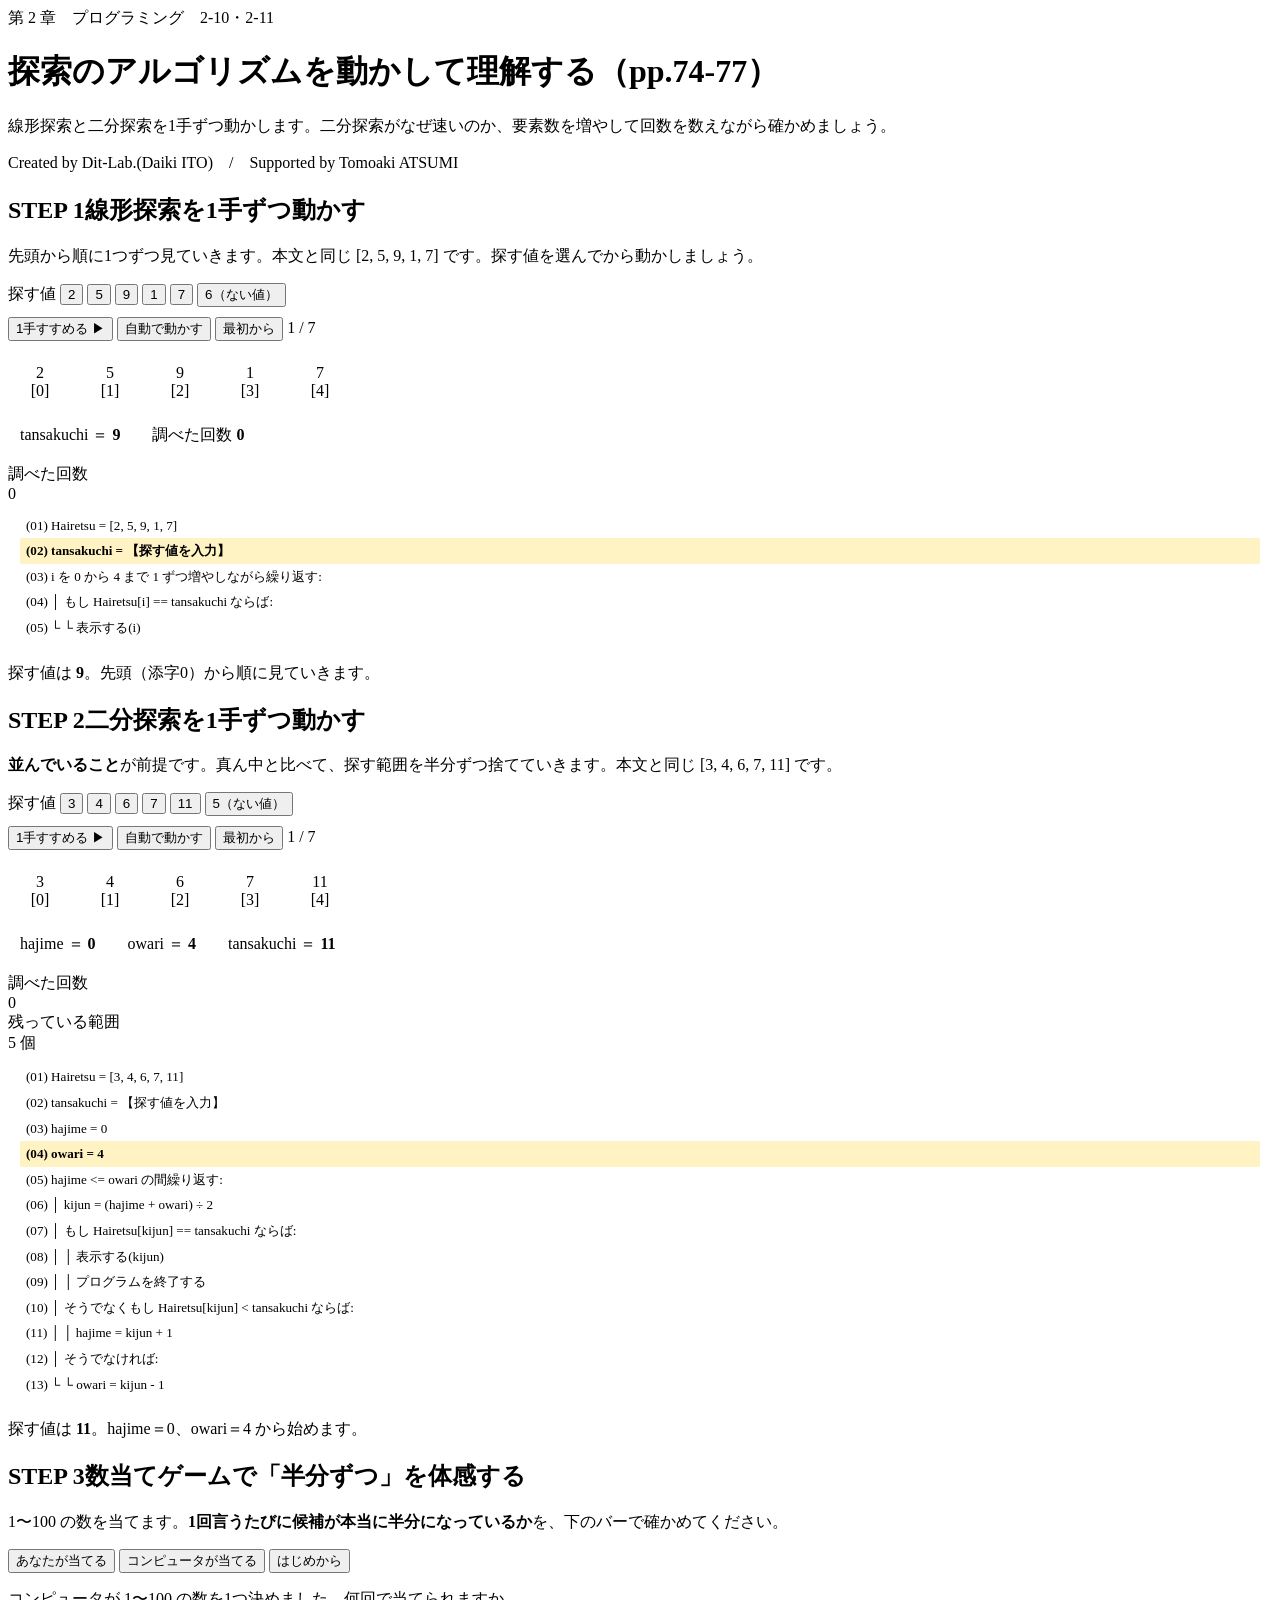
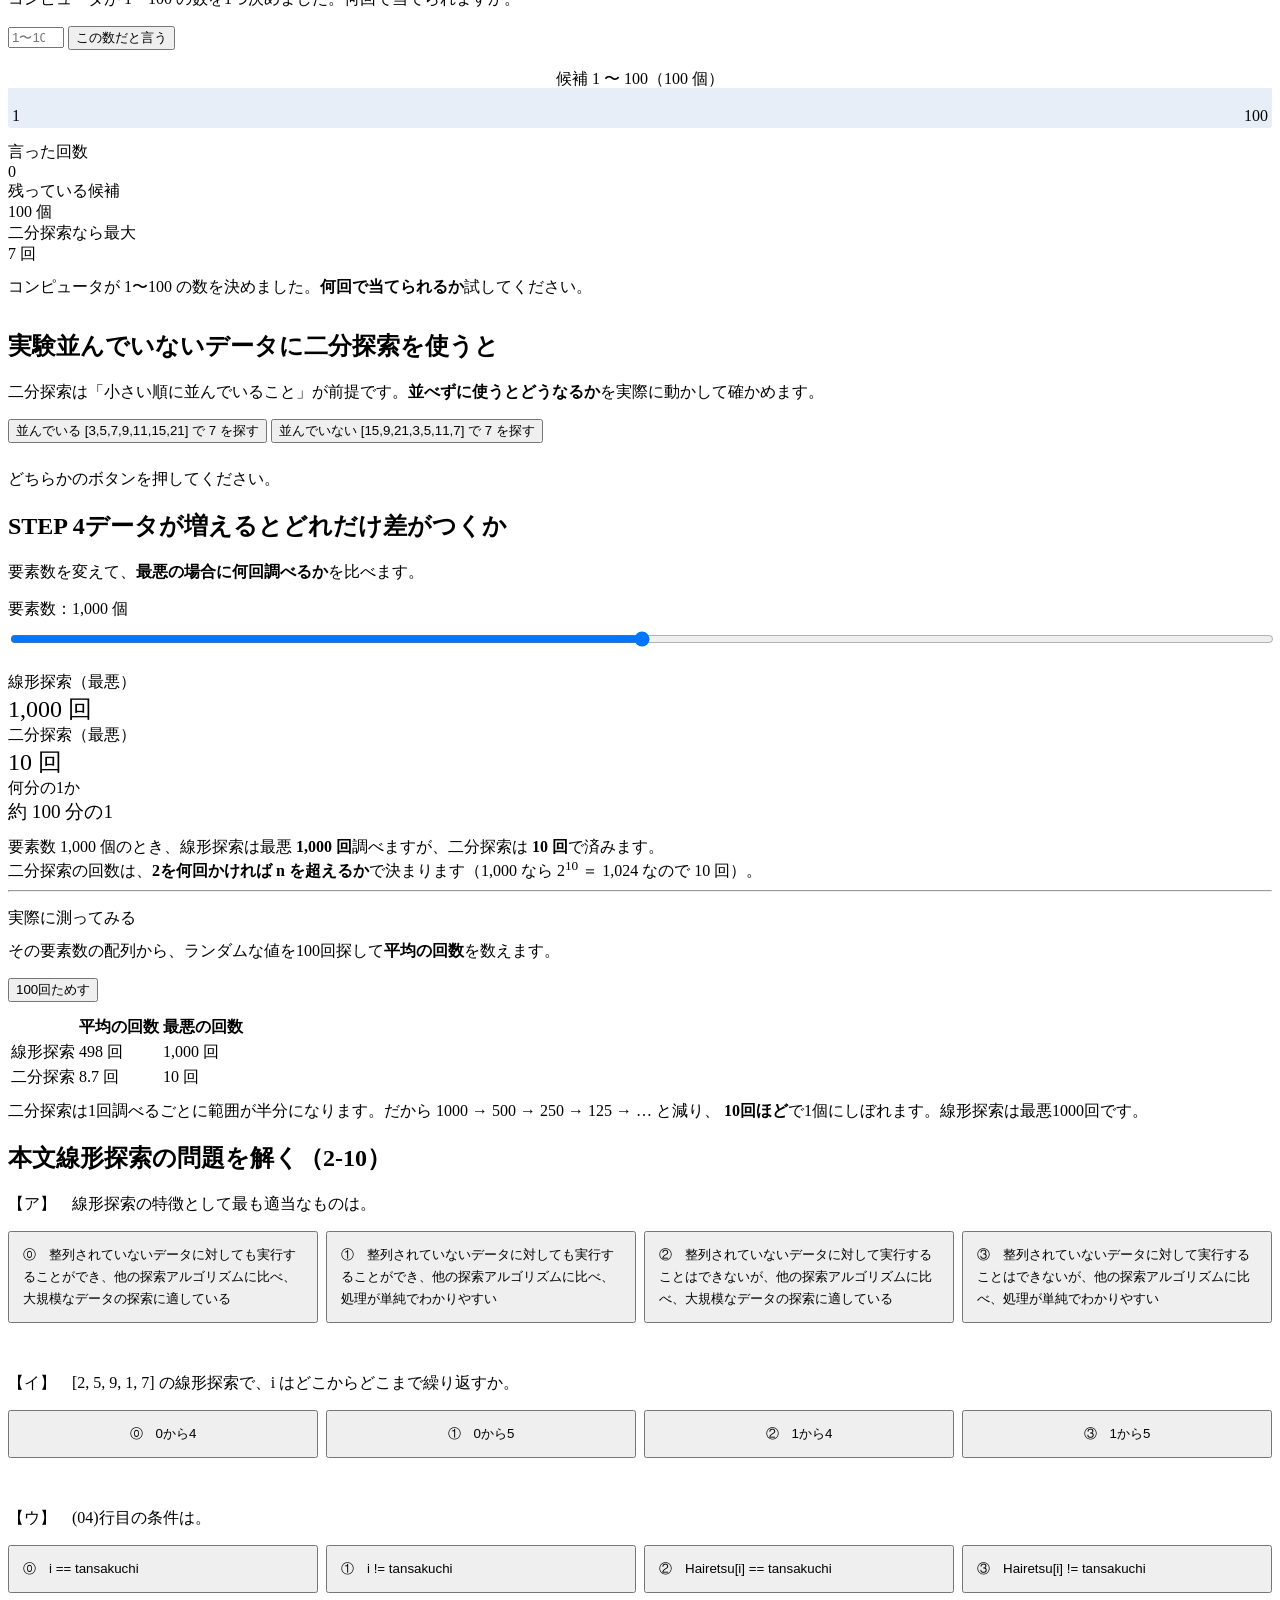
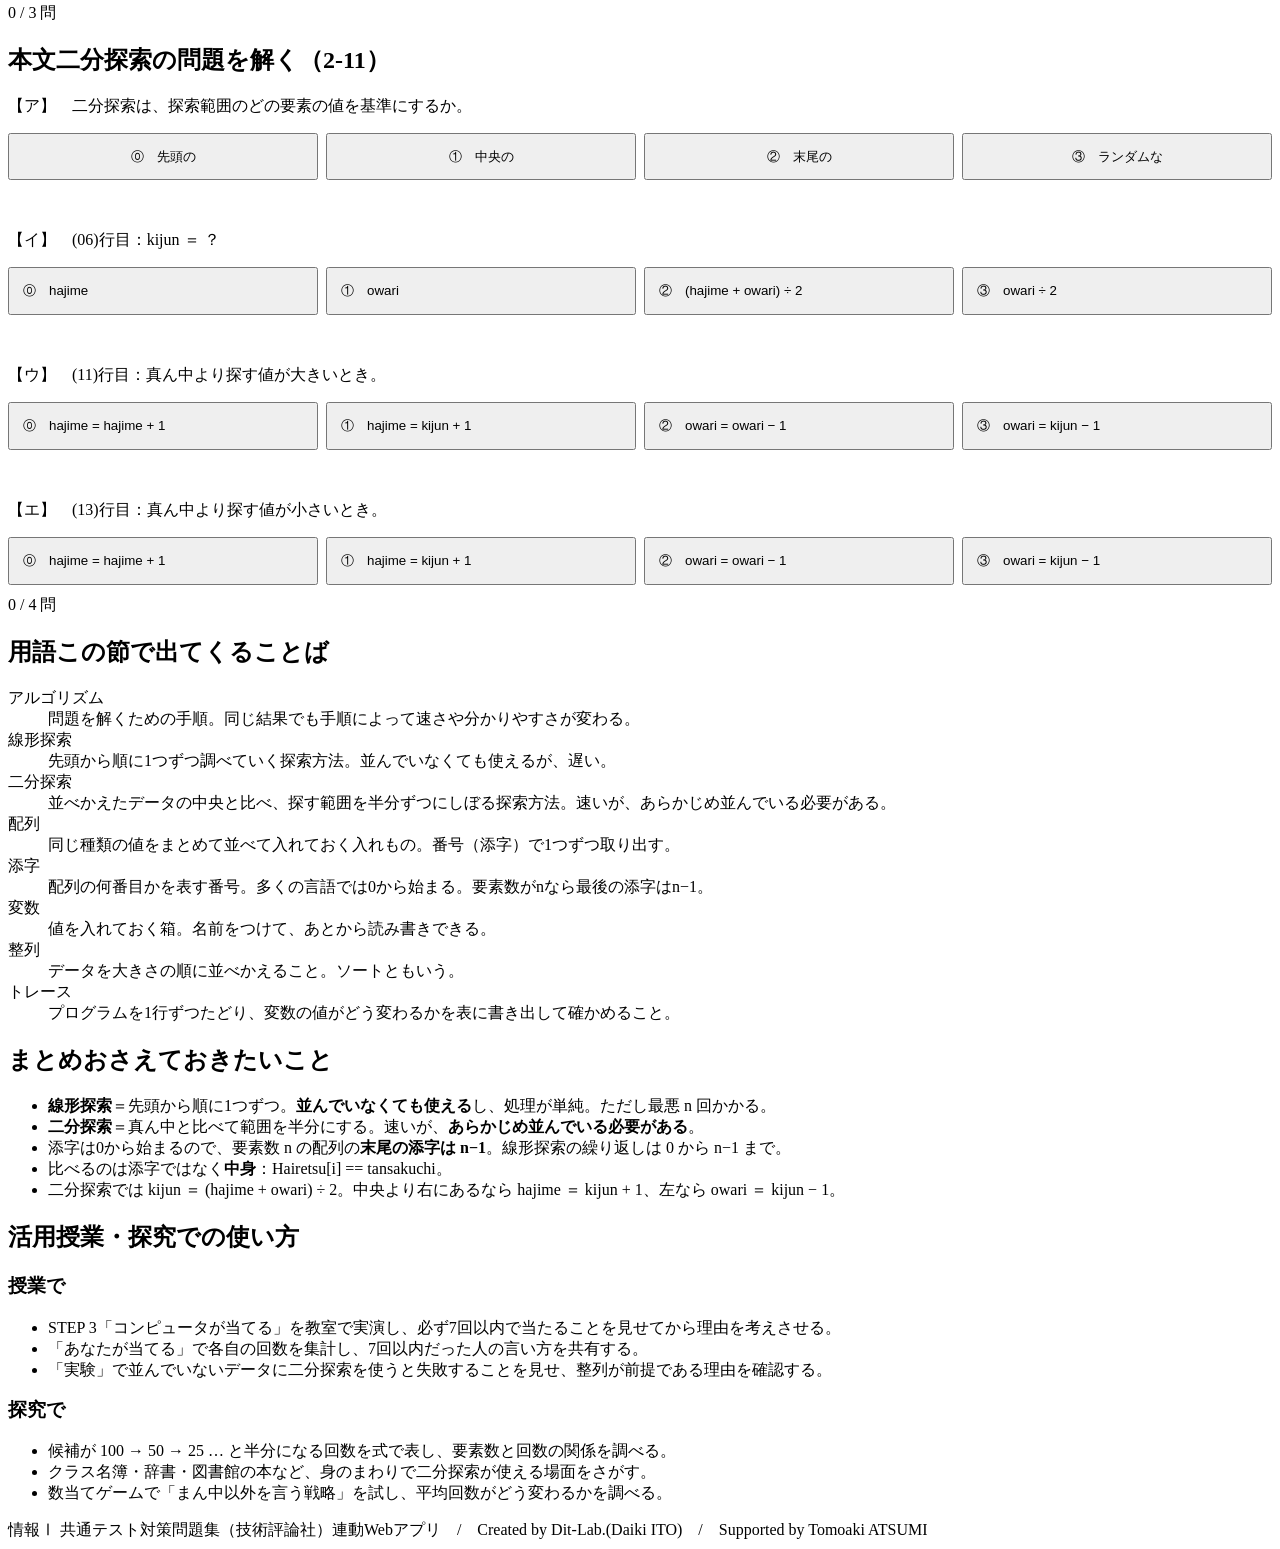
==== commit 8b5c6d6f: "fix: 解説文が折り返さず画面からはみ出す場合がある不具合を修正" ====
--- a/index.html
+++ b/index.html
@@ -6,8 +6,8 @@
 <title>探索のアルゴリズムを動かして理解する｜情報Ⅰ共通テスト対策問題集</title>
 <meta name="description" content="線形探索と二分探索を1手ずつ動かします。二分探索がなぜ速いのか、要素数を増やして回数を数えながら確かめましょう。">
 <link rel="icon" href="data:image/svg+xml,%3Csvg xmlns=%22http://www.w3.org/2000/svg%22 viewBox=%220 0 32 32%22%3E%3Crect width=%2232%22 height=%2232%22 fill=%22%2315181c%22/%3E%3Ctext x=%2216%22 y=%2222%22 font-size=%2218%22 font-family=%22monospace%22 fill=%22%23fff%22 text-anchor=%22middle%22%3E01%3C/text%3E%3C/svg%3E">
-<link rel="stylesheet" href="css/style.css?v=ea93572e">
-<link rel="stylesheet" href="css/app.css?v=aa1fe192">
+<link rel="stylesheet" href="css/style.css?v=1b60c856">
+<link rel="stylesheet" href="css/app.css?v=cbbcc738">
 </head>
 <body>
 
@@ -225,6 +225,6 @@
 
 <script src="js/terms.js?v=867e9694"></script>
 <script src="js/quiz.js?v=13402362"></script>
-<script src="js/app.js?v=b879e5b8"></script>
+<script src="js/app.js?v=78028816"></script>
 </body>
 </html>
--- a/css/app.css
+++ b/css/app.css
@@ -38,13 +38,15 @@
 .vars .v b{color:var(--accent)}
 
 /* --- 数当てゲーム --- */
-.rangebar{position:relative;height:46px;border:1px solid var(--rule);background:var(--paper-2);border-radius:3px;overflow:hidden}
-.rangebar .live{position:absolute;top:0;bottom:0;background:#e8eef7;border-left:1px solid var(--accent);border-right:1px solid var(--accent);
+.rangebar{position:relative;height:62px;border:1px solid var(--rule);background:var(--paper-2);border-radius:3px;overflow:hidden}
+.rangebar .live{position:absolute;top:22px;bottom:0;background:#e8eef7;border-left:1px solid var(--accent);border-right:1px solid var(--accent);
   transition:left .35s ease, width .35s ease}
-.rangebar .tick{position:absolute;top:0;bottom:0;width:1px;background:var(--line)}
+.rangebar .tick{position:absolute;top:22px;bottom:0;width:1px;background:var(--line)}
 .rangebar .lab{position:absolute;bottom:3px;font:400 .68rem/1 var(--mono);color:var(--muted)}
-.rangebar .say{position:absolute;top:4px;width:2px;background:var(--ng)}
-.rangebar .cap{position:absolute;top:6px;left:50%;transform:translateX(-50%);font:700 .82rem/1.3 var(--mono);color:var(--accent)}
+.rangebar .say{position:absolute;top:26px;height:22px;width:2px;background:var(--ng)}
+.rangebar .say.hit{background:var(--ok);height:34px;width:3px}
+.rangebar .cap{position:absolute;top:3px;transform:translateX(-50%);white-space:nowrap;
+  font:700 .8rem/1.4 var(--mono);color:var(--accent);background:var(--paper-2);padding:0 6px}
 .guessq{font:700 1.35rem/1.5 var(--mono);color:var(--accent);padding:10px 0}
 .tbl .near{color:var(--ok);font-weight:700}
 .tbl .far{color:var(--muted)}
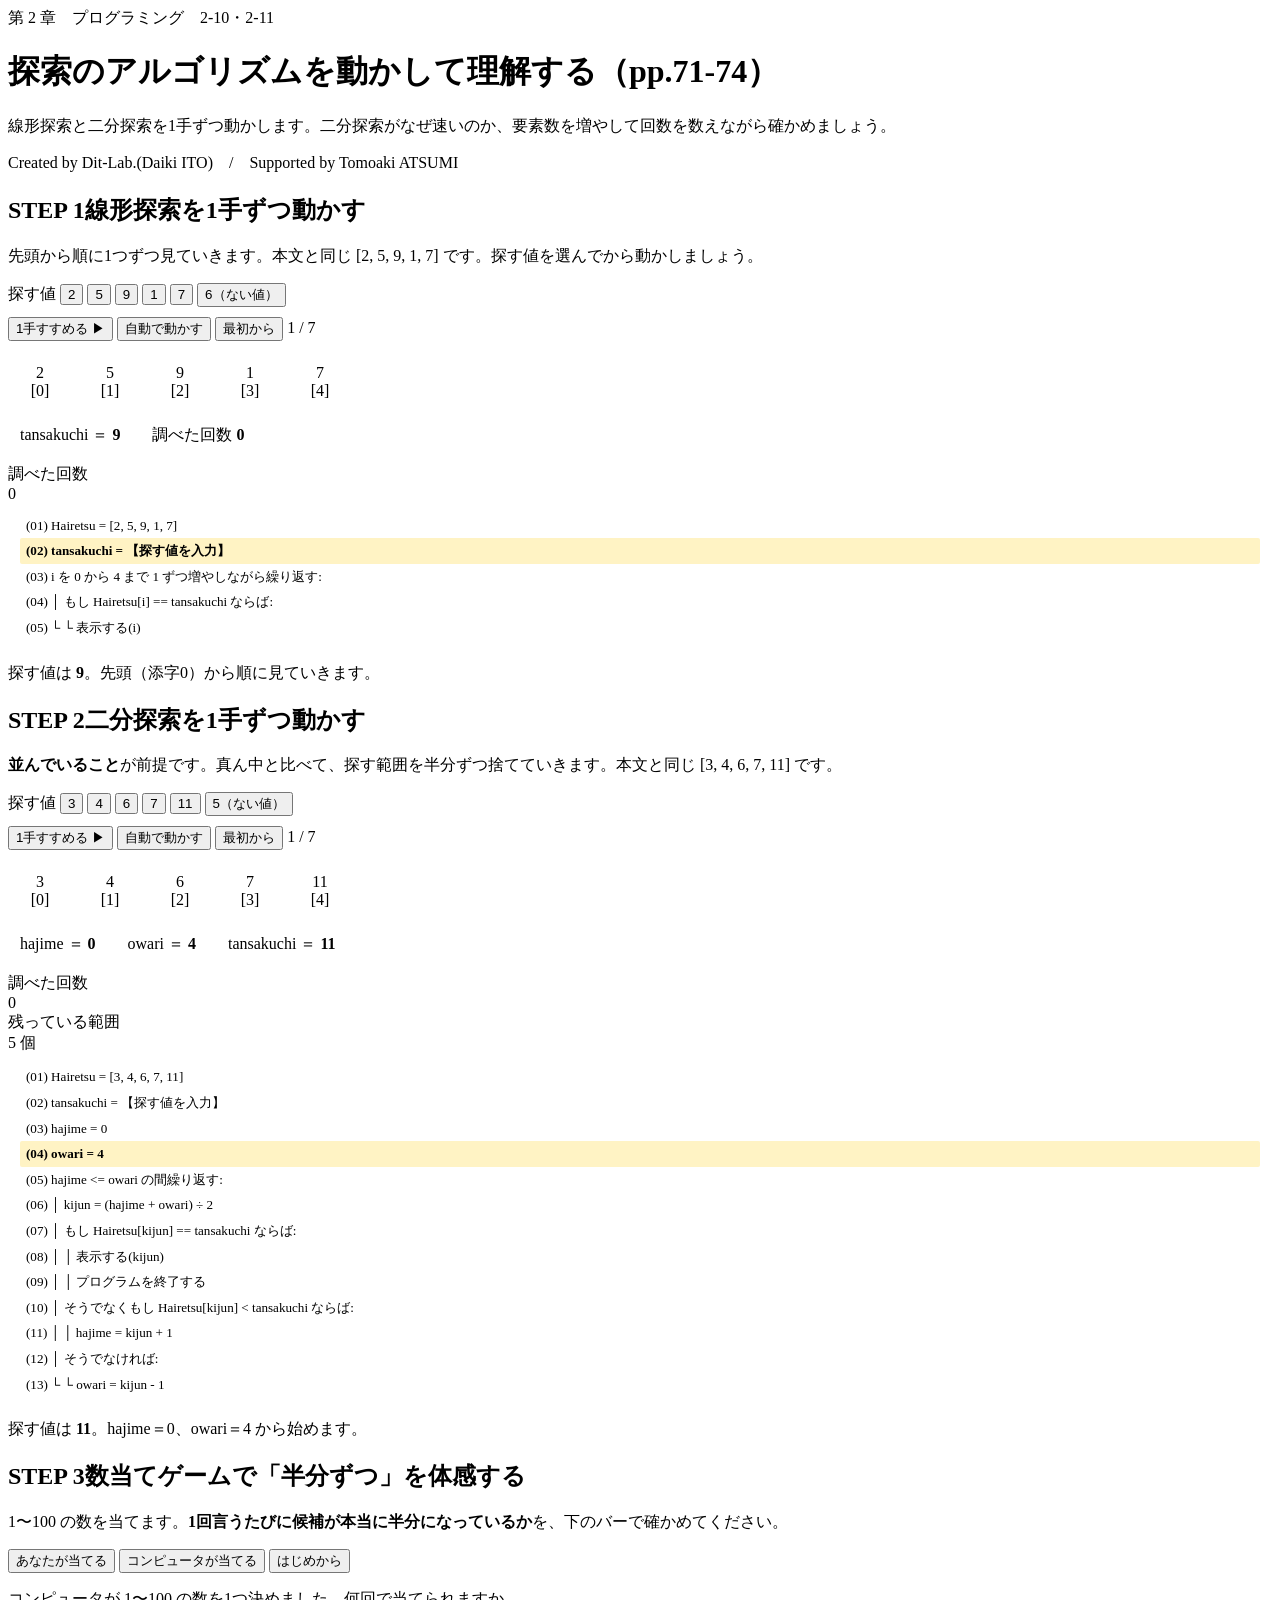
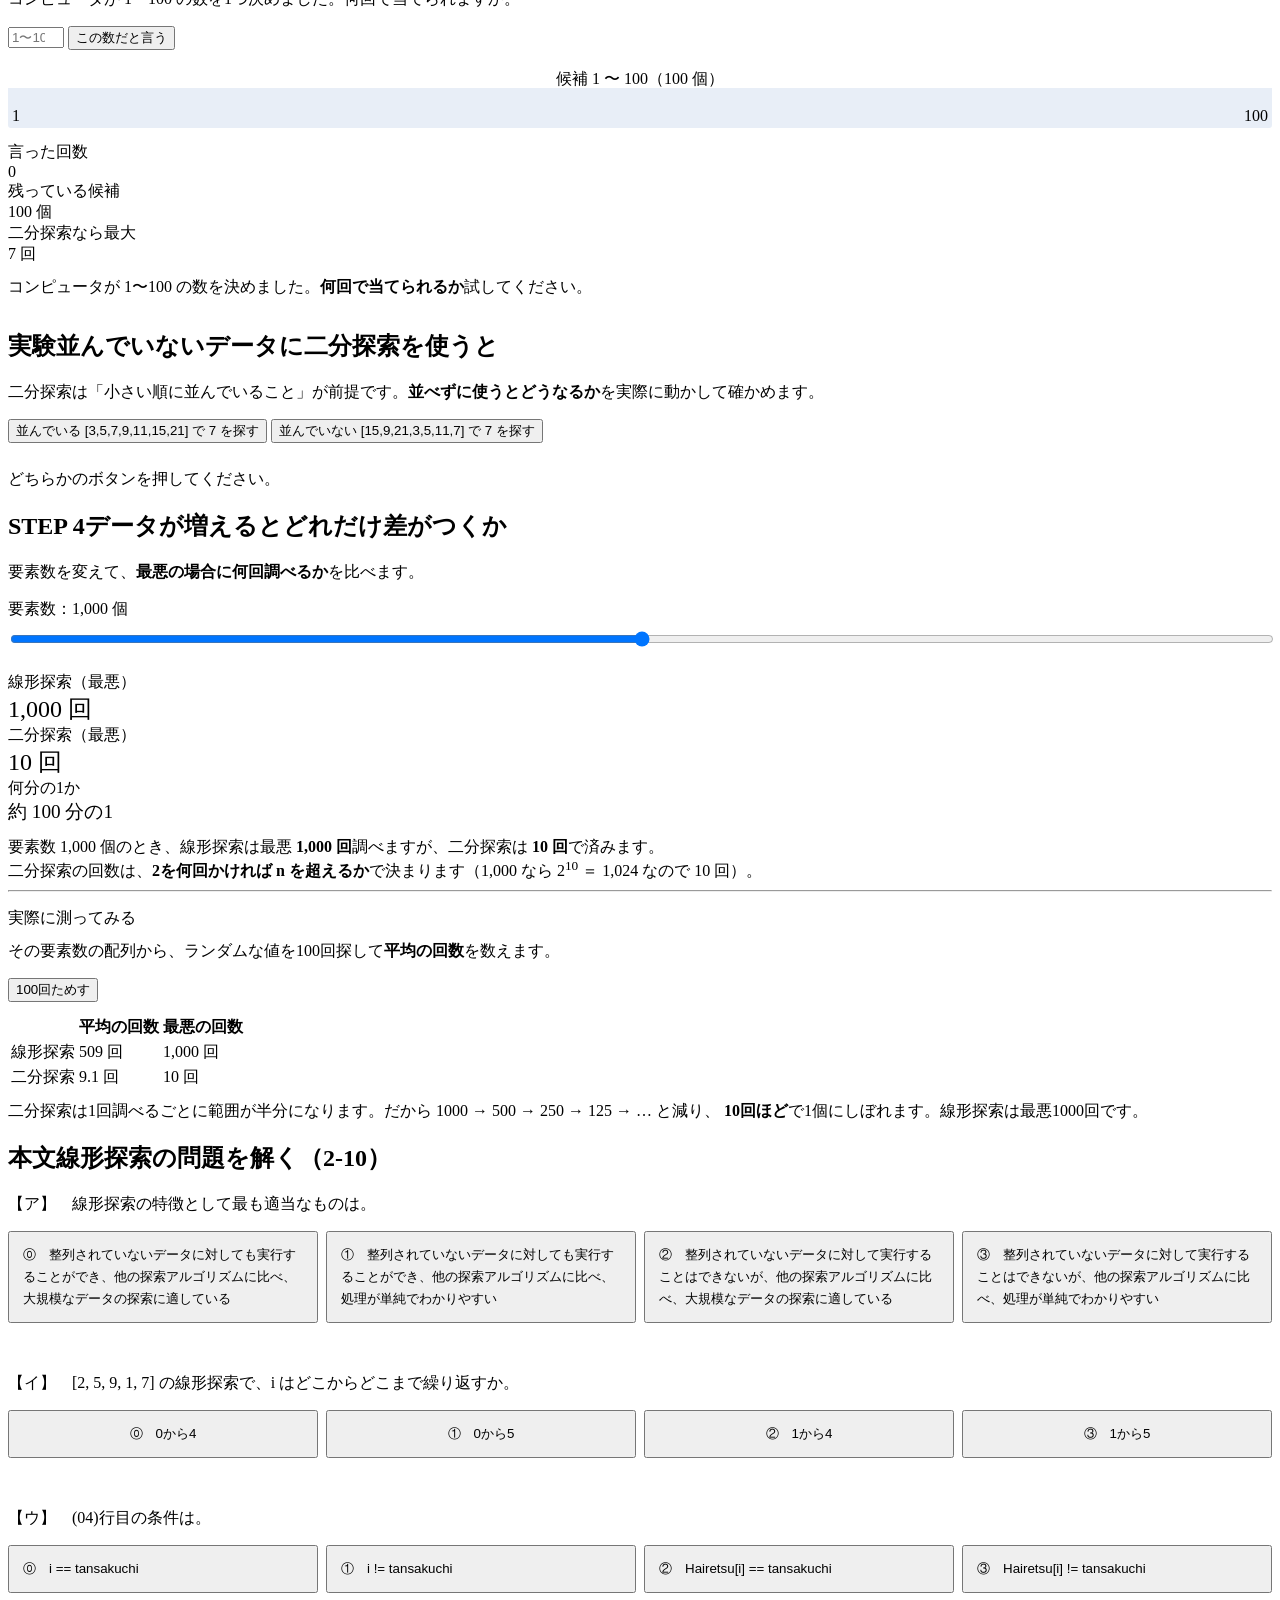
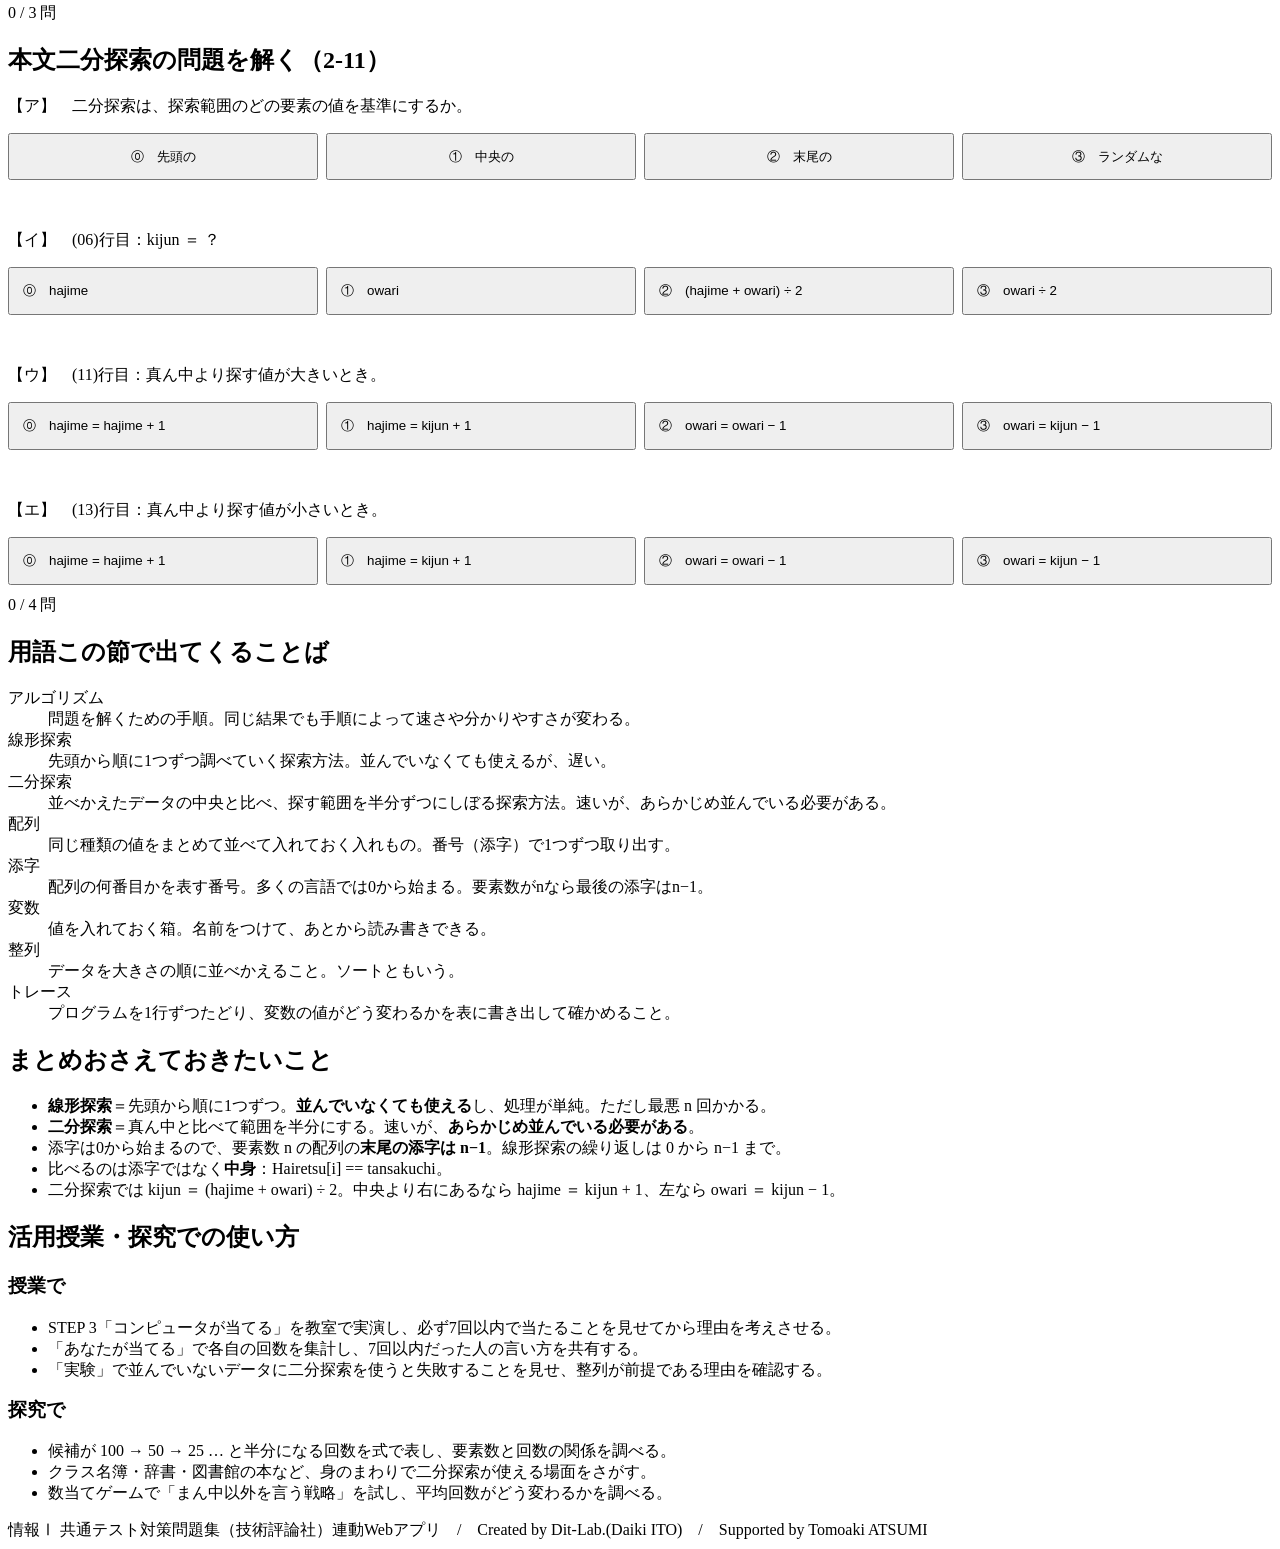
==== commit 5b48c824: "fix: タイトルのページ数表記を台割・最終原稿に合わせて修正" ====
--- a/index.html
+++ b/index.html
@@ -6,7 +6,7 @@
 <title>探索のアルゴリズムを動かして理解する｜情報Ⅰ共通テスト対策問題集</title>
 <meta name="description" content="線形探索と二分探索を1手ずつ動かします。二分探索がなぜ速いのか、要素数を増やして回数を数えながら確かめましょう。">
 <link rel="icon" href="data:image/svg+xml,%3Csvg xmlns=%22http://www.w3.org/2000/svg%22 viewBox=%220 0 32 32%22%3E%3Crect width=%2232%22 height=%2232%22 fill=%22%2315181c%22/%3E%3Ctext x=%2216%22 y=%2222%22 font-size=%2218%22 font-family=%22monospace%22 fill=%22%23fff%22 text-anchor=%22middle%22%3E01%3C/text%3E%3C/svg%3E">
-<link rel="stylesheet" href="css/style.css?v=1b60c856">
+<link rel="stylesheet" href="css/style.css?v=bdbb3cb0">
 <link rel="stylesheet" href="css/app.css?v=cbbcc738">
 </head>
 <body>
@@ -14,7 +14,7 @@
 <header class="app-header">
   <div class="inner">
     <span class="eyebrow">第 2 章　プログラミング　2-10・2-11</span>
-    <h1>探索のアルゴリズムを動かして理解する（pp.74-77）</h1>
+    <h1>探索のアルゴリズムを動かして理解する（pp.71-74）</h1>
     <p class="lead">線形探索と二分探索を1手ずつ動かします。二分探索がなぜ速いのか、要素数を増やして回数を数えながら確かめましょう。</p>
     <p class="credit">Created by Dit-Lab.(Daiki ITO)　/　Supported by Tomoaki ATSUMI</p>
   </div>
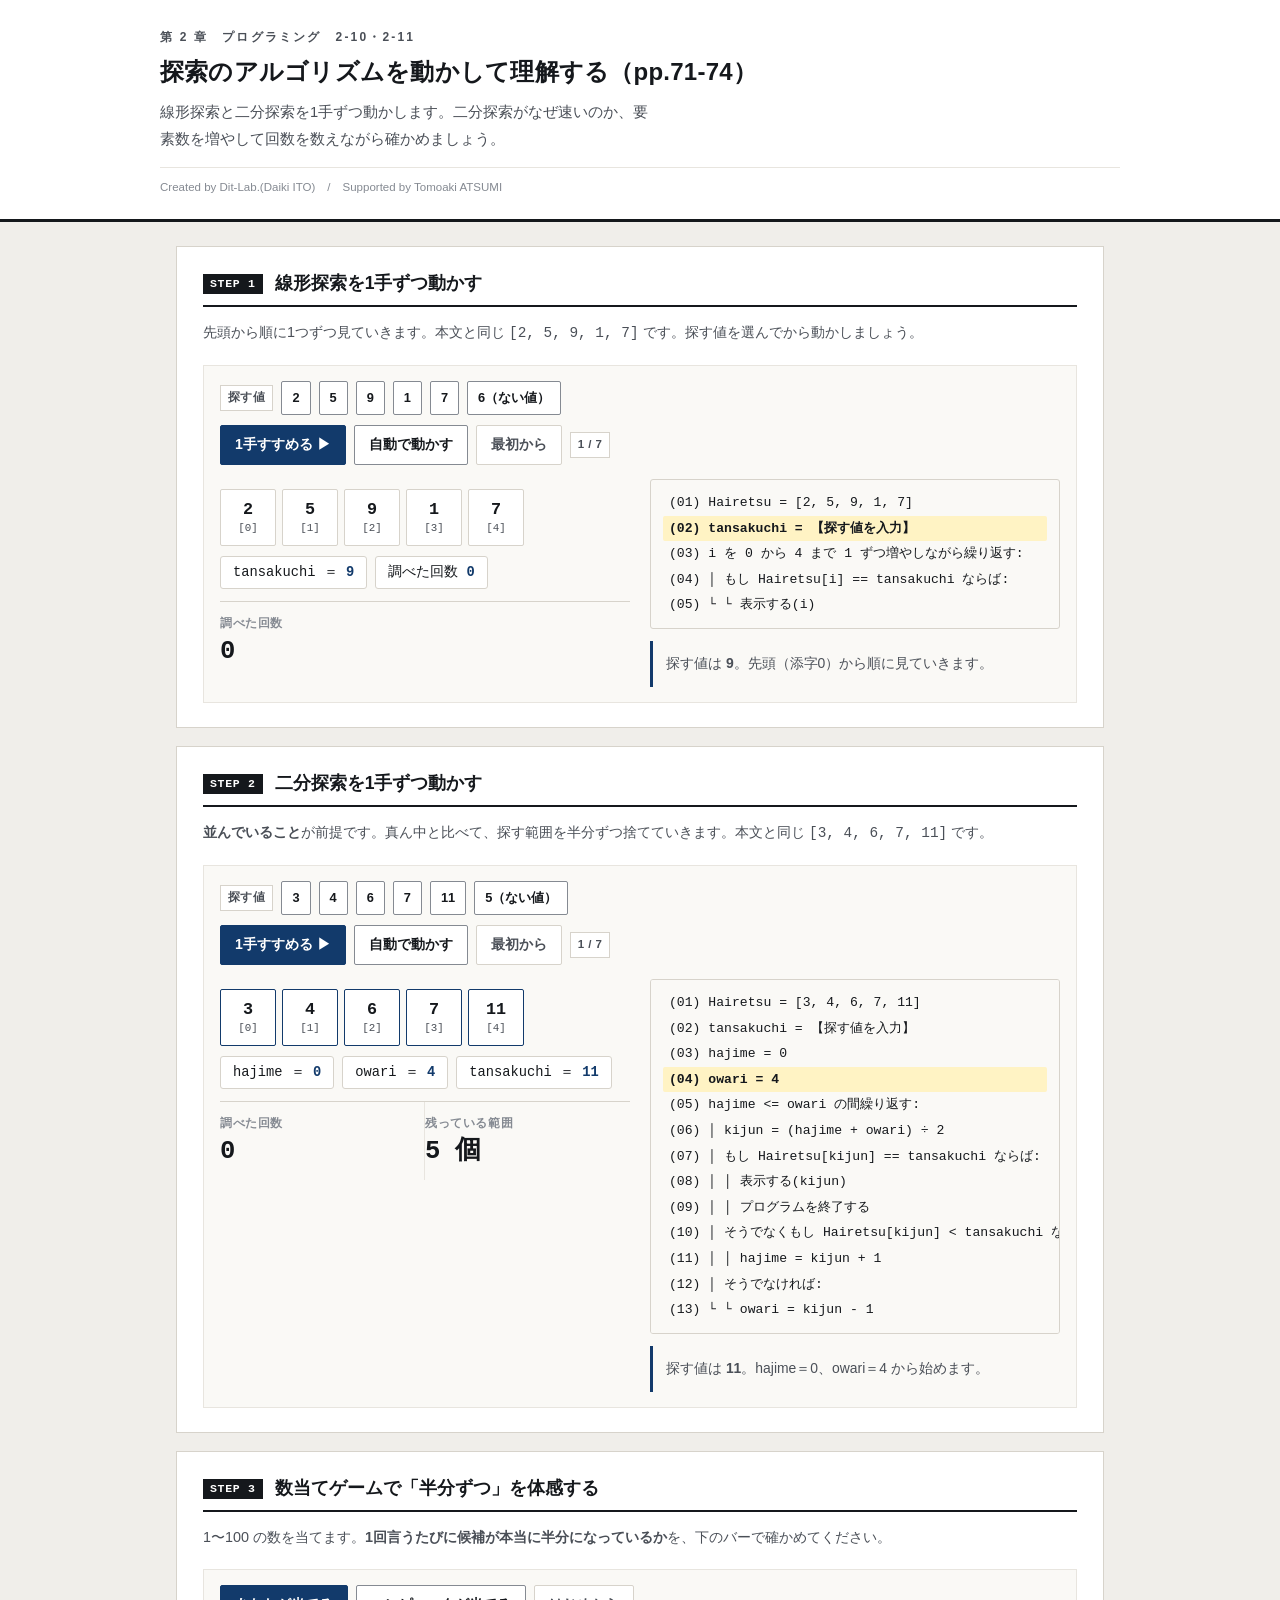
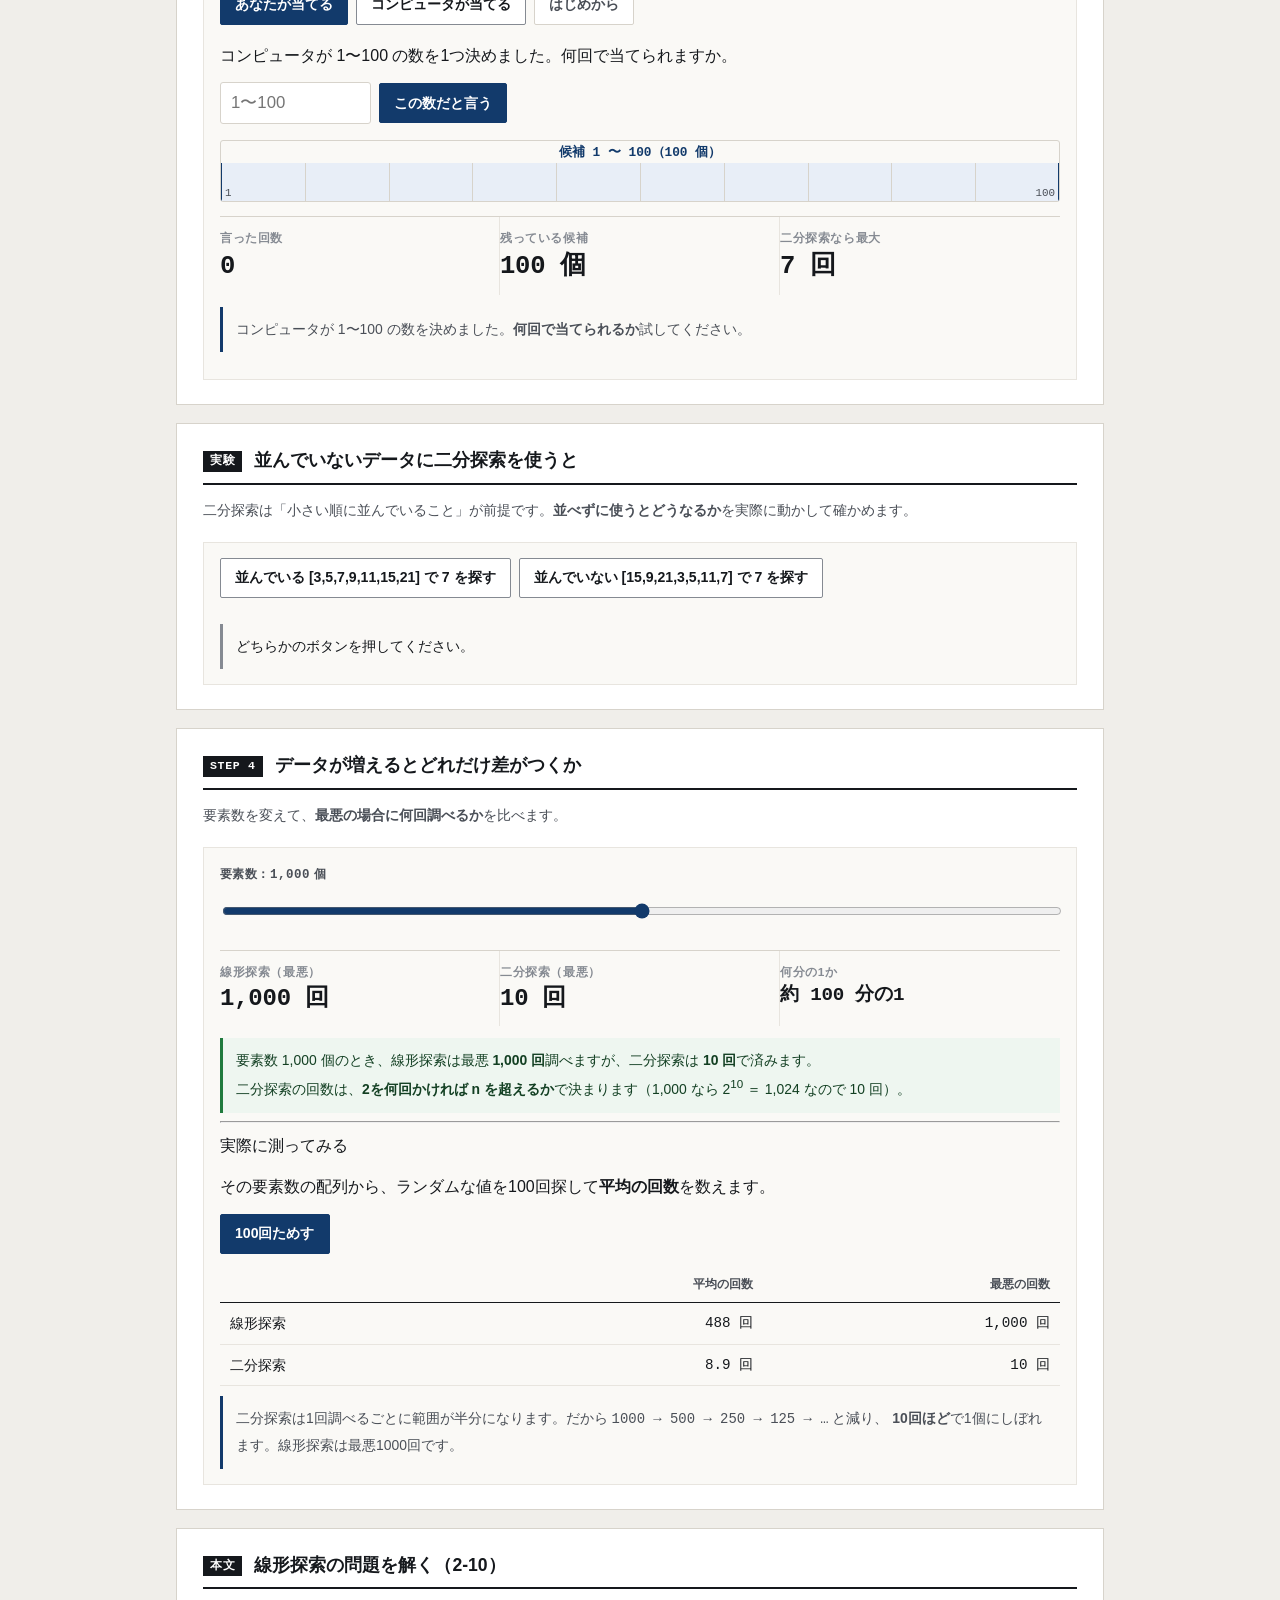
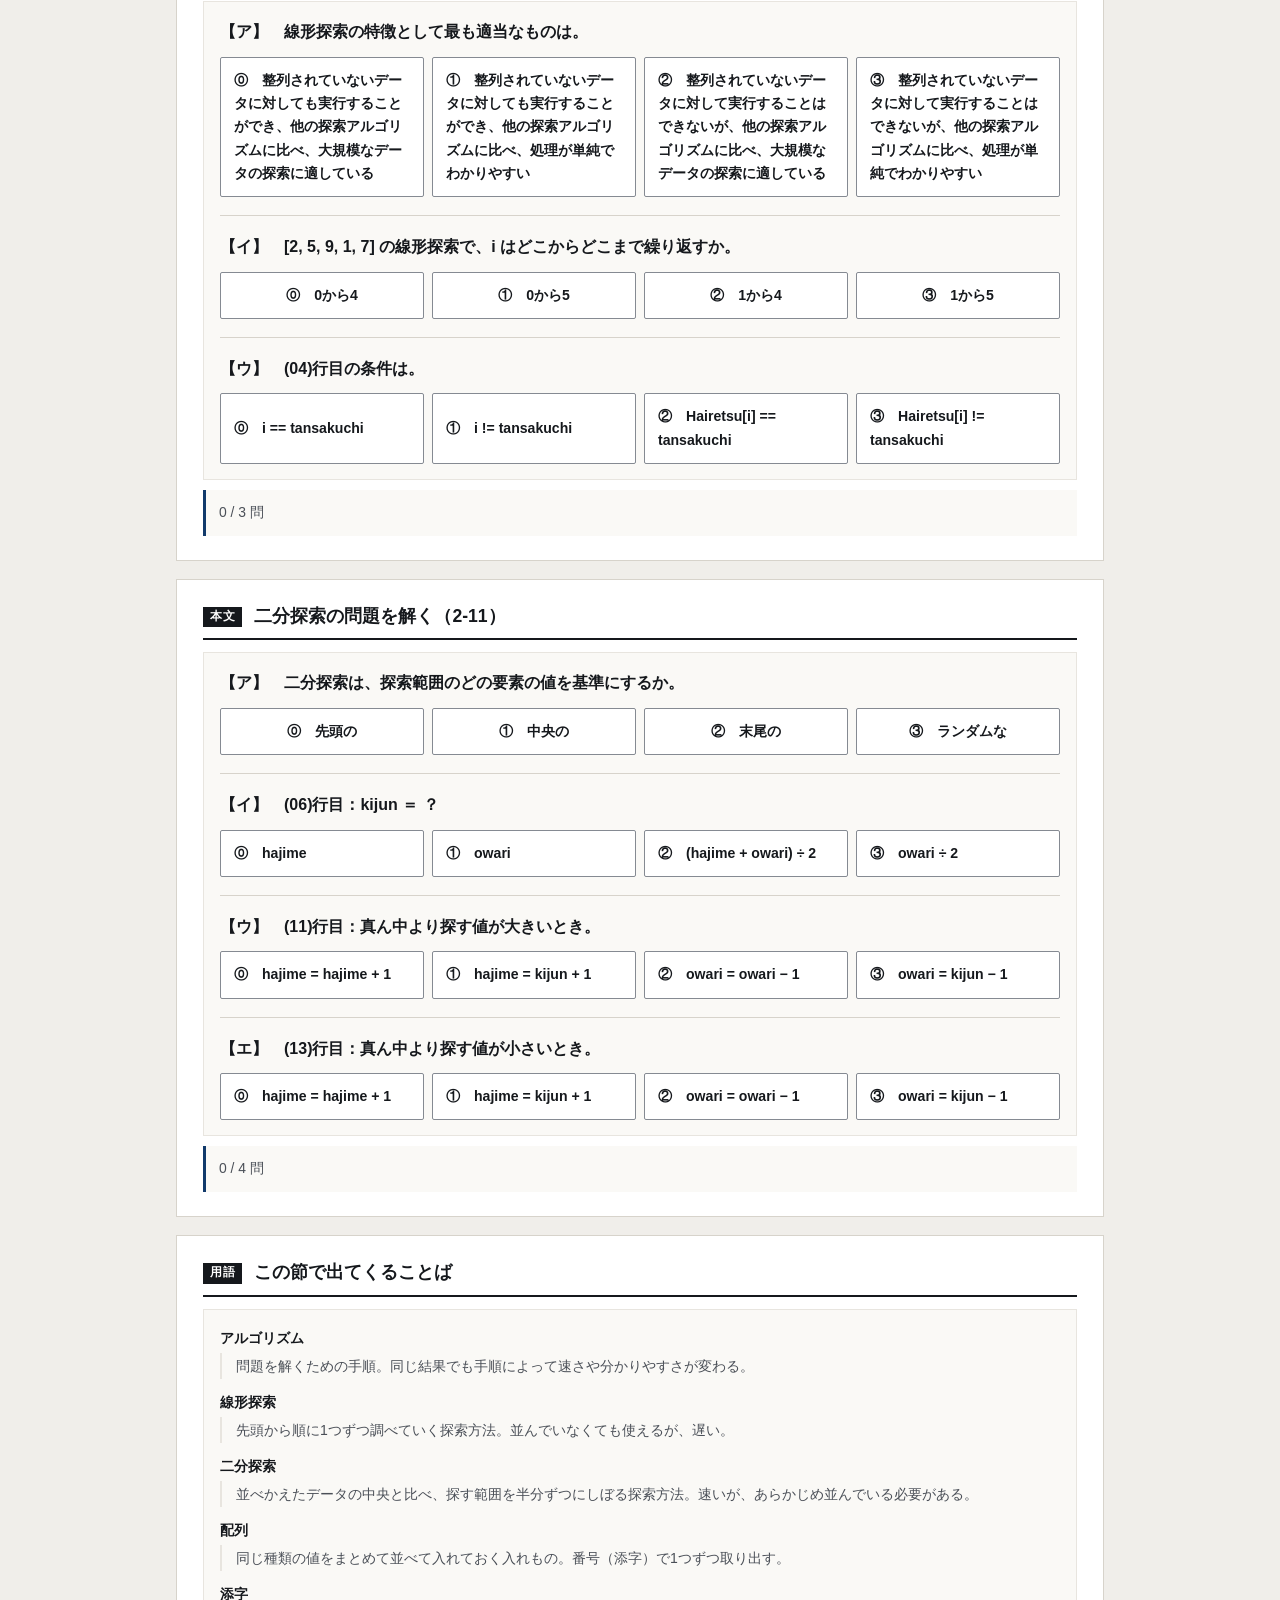
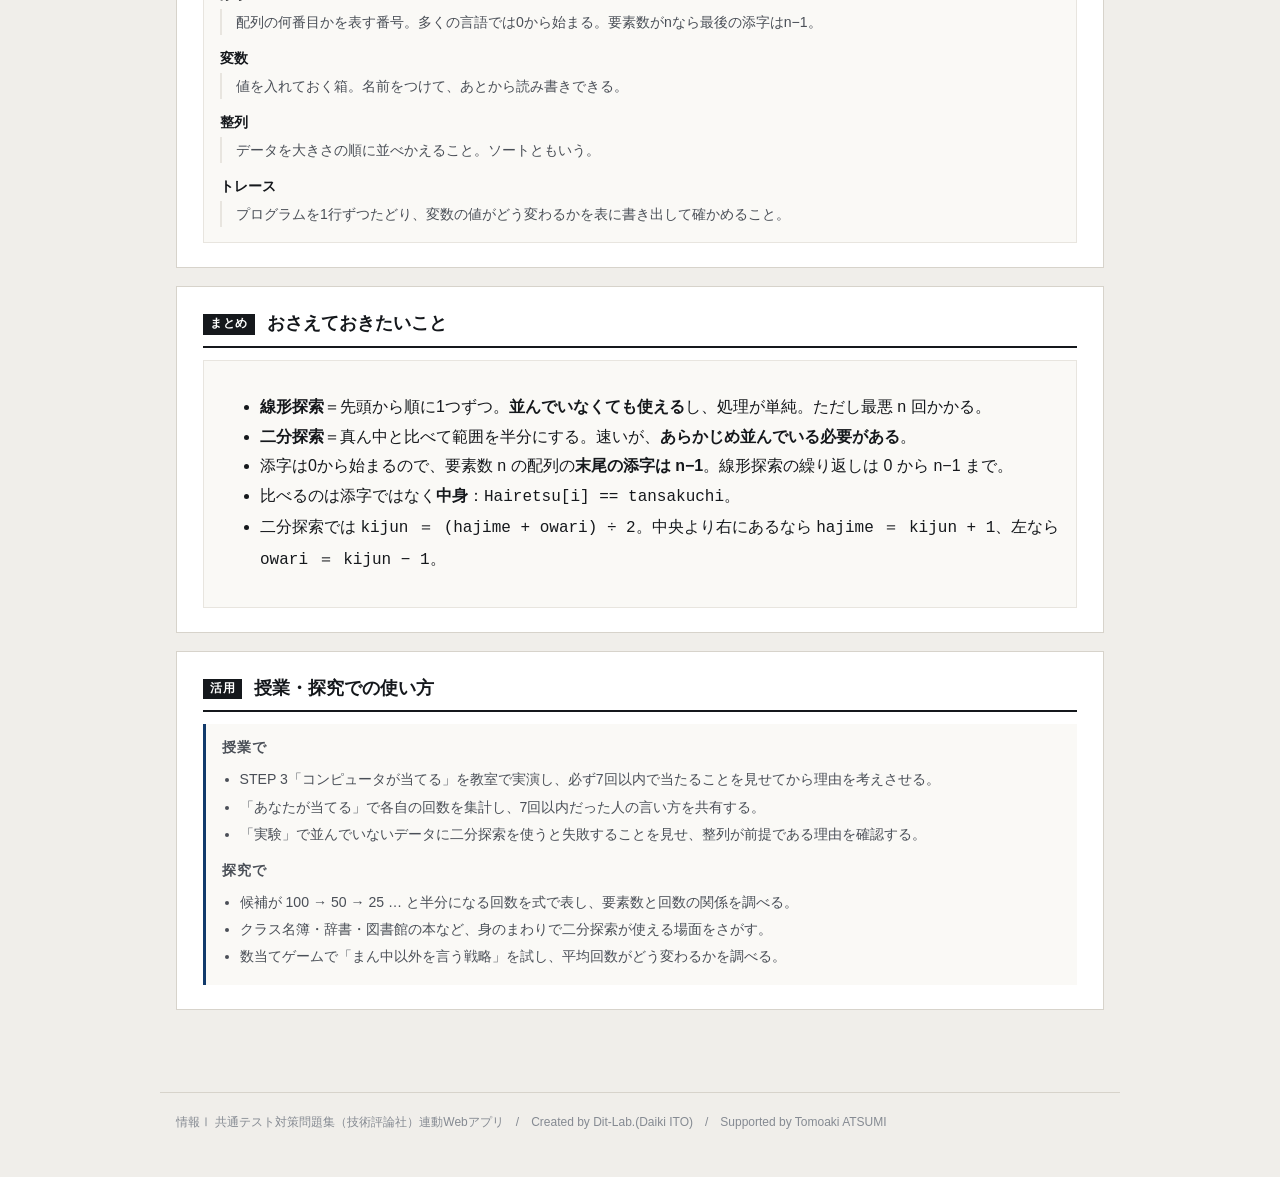
==== commit e27395fc: "fix: 未定義のCSS変数（--line/--muted/--sans）で枠線と文字色が消えていた問題を修正" ====
--- a/index.html
+++ b/index.html
@@ -6,7 +6,7 @@
 <title>探索のアルゴリズムを動かして理解する｜情報Ⅰ共通テスト対策問題集</title>
 <meta name="description" content="線形探索と二分探索を1手ずつ動かします。二分探索がなぜ速いのか、要素数を増やして回数を数えながら確かめましょう。">
 <link rel="icon" href="data:image/svg+xml,%3Csvg xmlns=%22http://www.w3.org/2000/svg%22 viewBox=%220 0 32 32%22%3E%3Crect width=%2232%22 height=%2232%22 fill=%22%2315181c%22/%3E%3Ctext x=%2216%22 y=%2222%22 font-size=%2218%22 font-family=%22monospace%22 fill=%22%23fff%22 text-anchor=%22middle%22%3E01%3C/text%3E%3C/svg%3E">
-<link rel="stylesheet" href="css/style.css?v=bdbb3cb0">
+<link rel="stylesheet" href="css/style.css?v=88681cd4">
 <link rel="stylesheet" href="css/app.css?v=cbbcc738">
 </head>
 <body>
--- a/css/style.css
+++ b/css/style.css
@@ -0,0 +1,304 @@
+/* =========================================================
+   情報Ⅰ 共通テスト対策問題集 — Web アプリ共通スタイル
+   紙面（参考書）に寄せた設計。装飾色は使わず、色は意味を持つときだけ。
+   ========================================================= */
+
+:root{
+  --paper:#ffffff;
+  --paper-2:#faf9f6;      /* うすい紙 */
+  --bg:#f0eeea;           /* 台紙 */
+  --ink:#15181c;
+  --ink-2:#4a4f57;
+  --ink-3:#858a92;
+  --rule:#d7d3cb;
+  /* 旧名のまま書かれているアプリ用の別名（未定義だと枠線や文字色が消えるため） */
+  --line: var(--rule);
+  --muted: var(--ink-2);
+  --sans: var(--font);         /* 罫線 */
+  --rule-2:#e8e5df;
+  --accent:#123a6b;       /* 濃紺。主要操作と現在地だけに使う */
+  --accent-w:#e9eef6;
+  --zero:#c0392b;         /* 左＝0 */
+  --one:#1d4ed8;          /* 右＝1 */
+  --ok:#1f7a3d;   --ok-bg:#eef6f0;
+  --ng:#b3261e;   --ng-bg:#fbefee;
+  --warn:#8a5a00; --warn-bg:#fbf5e8;
+  --font:"Hiragino Kaku Gothic ProN","Hiragino Sans","Yu Gothic Medium","Yu Gothic",
+         "Noto Sans JP",Meiryo,-apple-system,BlinkMacSystemFont,sans-serif;
+  --mono:"SFMono-Regular",Menlo,Consolas,"Courier New",monospace;
+}
+
+*{box-sizing:border-box}
+[hidden]{display:none !important}
+html{-webkit-text-size-adjust:100%}
+body{
+  margin:0; background:var(--bg); color:var(--ink);
+  font-family:var(--font); font-size:16px; line-height:1.85;
+  font-feature-settings:"palt" 1;
+}
+h1,h2,h3,h4{line-height:1.45; margin:0; font-weight:700}
+p{margin:0 0 .75em} p:last-child{margin-bottom:0}
+a{color:var(--accent)}
+
+/* ---------- 標題 ---------- */
+.app-header{background:var(--paper); border-bottom:3px solid var(--ink); padding:26px 20px 20px}
+.app-header .inner{max-width:960px; margin:0 auto}
+.app-header .eyebrow{
+  font-size:.75rem; font-weight:700; color:var(--ink-2); letter-spacing:.18em;
+  display:block; margin-bottom:7px;
+}
+.app-header h1{font-size:1.5rem; letter-spacing:.01em}
+.app-header .lead{font-size:.92rem; color:var(--ink-2); margin-top:9px; max-width:60ch}
+.app-header .credit{
+  font-size:.72rem; color:var(--ink-3); margin-top:14px;
+  padding-top:9px; border-top:1px solid var(--rule-2);
+}
+
+/* ---------- 版面 ---------- */
+.wrap{max-width:960px; margin:0 auto; padding:24px 16px 64px}
+.step{background:var(--paper); border:1px solid var(--rule); padding:24px 26px; margin-bottom:18px}
+.step > h2{
+  display:flex; align-items:baseline; gap:12px; font-size:1.1rem;
+  padding-bottom:9px; border-bottom:2px solid var(--ink); margin-bottom:12px;
+}
+.step > h2 .no{
+  flex:none; font-family:var(--mono); font-size:.72rem; font-weight:700;
+  background:var(--ink); color:var(--paper); padding:2px 7px; letter-spacing:.06em;
+  position:relative; top:-2px;
+}
+.step > .desc{color:var(--ink-2); font-size:.9rem; margin-bottom:18px}
+.step[hidden]{display:none}
+
+.grid{display:grid; gap:20px}
+.grid > *{min-width:0}          /* 子の中身で列が広がるのを防ぐ */
+@media(min-width:800px){ .grid.c2{grid-template-columns:1fr 1fr} }
+@media(min-width:800px){ .grid.c21{grid-template-columns:1.45fr 1fr} }
+
+.panel{border:1px solid var(--rule-2); background:var(--paper-2); padding:15px 16px; min-width:0}
+.panel > h3{
+  font-size:.8rem; font-weight:700; color:var(--ink-2); letter-spacing:.08em;
+  margin-bottom:12px; padding-bottom:6px; border-bottom:1px solid var(--rule);
+}
+
+/* ---------- 部品 ---------- */
+.btn{
+  appearance:none; border:1px solid var(--ink-3); background:var(--paper); color:var(--ink);
+  font-family:inherit; font-size:.88rem; font-weight:700; padding:8px 14px;
+  border-radius:2px; cursor:pointer; min-height:40px; line-height:1.4;
+  transition:background .12s, border-color .12s, color .12s;
+}
+.btn:hover:not(:disabled){background:var(--accent-w); border-color:var(--accent); color:var(--accent)}
+.btn:disabled{opacity:.35; cursor:not-allowed}
+.btn.primary{background:var(--accent); color:var(--paper); border-color:var(--accent)}
+.btn.primary:hover:not(:disabled){background:#0d2c53; color:var(--paper)}
+.btn.ghost{border-color:var(--rule); color:var(--ink-2)}
+.btn.sm{font-size:.8rem; padding:5px 10px; min-height:34px}
+.btn-row{display:flex; flex-wrap:wrap; gap:8px; align-items:center}
+
+/* タブ（見出し下線式） */
+.seg{display:flex; gap:0; border-bottom:1px solid var(--rule)}
+.seg button{
+  appearance:none; border:0; background:transparent; font-family:inherit; font-size:.88rem;
+  font-weight:700; color:var(--ink-3); padding:9px 4px; margin-right:26px; cursor:pointer;
+  border-bottom:3px solid transparent; margin-bottom:-1px; min-height:40px;
+}
+.seg button:hover{color:var(--ink-2)}
+.seg button[aria-pressed="true"]{color:var(--ink); border-bottom-color:var(--accent)}
+
+label.fld{display:block; font-size:.78rem; font-weight:700; color:var(--ink-2); margin-bottom:5px; letter-spacing:.04em}
+input[type=text], textarea, input[type=number]{
+  width:100%; font-family:inherit; font-size:1rem; color:var(--ink);
+  border:1px solid var(--ink-3); border-radius:2px; padding:9px 11px;
+  background:var(--paper); min-height:42px;
+}
+input:focus, textarea:focus{outline:2px solid var(--accent); outline-offset:-1px; border-color:var(--accent)}
+.btn:focus-visible, .seg button:focus-visible, .node-card:focus-visible{outline:2px solid var(--accent); outline-offset:2px}
+textarea{resize:vertical; line-height:1.7}
+.mono{font-family:var(--mono)}
+
+table.tbl{width:100%; border-collapse:collapse; font-size:.89rem}
+table.tbl th, table.tbl td{border-bottom:1px solid var(--rule-2); padding:7px 10px; text-align:right}
+table.tbl th:first-child, table.tbl td:first-child{text-align:left}
+table.tbl thead th{border-bottom:1.5px solid var(--ink); font-size:.76rem; color:var(--ink-2); font-weight:700; white-space:nowrap}
+.tbl-scroll{overflow-x:auto; -webkit-overflow-scrolling:touch; max-width:100%}
+
+.note{padding:10px 13px; font-size:.87rem; border-left:3px solid var(--ink-3); background:var(--paper-2); overflow-wrap:break-word; word-break:break-word}
+.note.ok{background:var(--ok-bg); border-left-color:var(--ok); color:#123f22}
+.note.ng{background:var(--ng-bg); border-left-color:var(--ng); color:#6d1a15}
+.note.info{background:var(--paper-2); border-left-color:var(--accent); color:var(--ink-2)}
+.note.warn{background:var(--warn-bg); border-left-color:var(--warn); color:#5c3d00}
+.note[hidden]{display:none}
+
+.badge{
+  display:inline-block; font-size:.72rem; font-weight:700; padding:1px 7px;
+  border:1px solid var(--rule); color:var(--ink-2); background:var(--paper); letter-spacing:.04em;
+}
+
+/* 数値は罫線で仕切るだけ。カードにしない */
+.metrics{display:flex; flex-wrap:wrap; gap:0; border-top:1px solid var(--rule)}
+.metric{flex:1 1 130px; padding:11px 14px 11px 0; border-right:1px solid var(--rule-2)}
+.metric:last-child{border-right:0}
+.metric .k{font-size:.74rem; color:var(--ink-3); font-weight:700; letter-spacing:.05em}
+.metric .v{font-size:1.6rem; font-weight:700; line-height:1.3; font-family:var(--mono); letter-spacing:-.01em}
+.metric .s{font-size:.76rem; color:var(--ink-2)}
+
+.bit0{color:var(--zero); font-weight:700}
+.bit1{color:var(--one); font-weight:700}
+
+.app-footer{
+  max-width:960px; margin:0 auto; padding:18px 16px 44px; color:var(--ink-3);
+  font-size:.75rem; border-top:1px solid var(--rule);
+}
+.sr-only{position:absolute;width:1px;height:1px;overflow:hidden;clip:rect(0 0 0 0);white-space:nowrap}
+
+@media(max-width:640px){
+  body{font-size:15px}
+  .app-header{padding:20px 16px 16px}
+  .app-header h1{font-size:1.16rem}
+  .wrap{padding:16px 12px 52px}
+  .step{padding:18px 15px}
+  .seg button{margin-right:18px; font-size:.84rem}
+  .metric{flex-basis:50%; border-right:0}
+}
+@media (prefers-reduced-motion:reduce){ *{animation:none!important; transition:none!important} }
+
+/* ---------- 自分のデータ・共有・印刷 ---------- */
+.toolbar{display:flex; flex-wrap:wrap; gap:8px; align-items:center; margin-top:12px;
+  padding-top:12px; border-top:1px solid var(--rule-2)}
+.toolbar .hint{font-size:.78rem; color:var(--ink-3)}
+.paste-area{width:100%; min-height:110px; font-family:var(--mono); font-size:.86rem}
+.use-note{background:var(--paper-2); border-left:3px solid var(--accent); padding:14px 16px; font-size:.88rem}
+.use-note h3{font-size:.86rem; letter-spacing:.06em; margin-bottom:8px; color:var(--ink-2)}
+.use-note ol, .use-note ul{margin:0; padding-left:1.25em; line-height:1.95; color:var(--ink-2)}
+
+@media print{
+  body{background:#fff}
+  .app-header{border-bottom:2px solid #000}
+  .step{border:1px solid #bbb; break-inside:avoid; page-break-inside:avoid; margin-bottom:12px}
+  .btn, .seg, .toolbar, input[type=range]{display:none !important}
+  .note{border-left-width:2px}
+  a[href]:after{content:""}
+}
+
+/* ---------- 入力グリッド ---------- */
+.dg-scroll{overflow:auto; -webkit-overflow-scrolling:touch; border:1px solid var(--rule); background:var(--paper); max-height:420px}
+table.dg{border-collapse:collapse; font-family:var(--mono); font-size:.9rem; min-width:100%}
+table.dg th, table.dg td{border:1px solid var(--rule-2); padding:0}
+table.dg thead th{background:var(--paper-2); position:sticky; top:0; z-index:2}
+table.dg .dg-n{background:var(--paper-2); color:var(--ink-3); font-size:.76rem; font-weight:400;
+  text-align:center; min-width:34px; padding:0 4px; position:sticky; left:0; z-index:1}
+table.dg .dg-corner{background:var(--paper-2); min-width:34px; position:sticky; left:0; z-index:3}
+table.dg .dg-act{background:var(--paper-2); width:34px}
+.dg-h, .dg-c{width:100%; min-width:96px; border:0; background:transparent; font-family:inherit;
+  font-size:.9rem; padding:8px 9px; color:var(--ink); min-height:38px}
+.dg-h{font-weight:700; font-family:var(--font); font-size:.82rem; color:var(--ink-2)}
+.dg-c.num{text-align:right}
+.dg-c:focus, .dg-h:focus{outline:2px solid var(--accent); outline-offset:-2px; background:var(--accent-w)}
+.dg-del{border:0; background:transparent; color:var(--ink-3); cursor:pointer; width:32px; height:34px; font-size:1rem}
+.dg-del:hover{color:var(--ng)}
+.dg-tools{display:flex; flex-wrap:wrap; gap:8px; align-items:center; margin-top:10px}
+.dg-hint{font-size:.76rem; color:var(--ink-3)}
+
+/* ---------- ファイル読み込み ---------- */
+.filebox{display:flex; flex-wrap:wrap; gap:10px; align-items:center; padding:12px;
+  border:1px dashed var(--rule); background:var(--paper-2)}
+.filebox input[type=file]{font-size:.85rem; font-family:inherit; max-width:100%}
+.filebox .sel{max-width:220px}
+.filelabel{display:inline-flex; align-items:center; gap:6px; font-size:.85rem; font-weight:700;
+  border:1px solid var(--ink-3); background:var(--paper); padding:8px 14px; border-radius:2px; cursor:pointer; min-height:40px}
+.filelabel:hover{border-color:var(--accent); color:var(--accent); background:var(--accent-w)}
+.filelabel input{display:none}
+
+/* ---------- 用語解説 ---------- */
+.term{position:relative; border-bottom:1.5px dotted var(--accent); cursor:help; color:var(--accent); font-weight:700}
+.term .term-pop{display:none; position:absolute; left:0; top:1.7em; z-index:50; width:min(300px,78vw);
+  background:var(--paper); border:1px solid var(--ink-3); box-shadow:0 6px 20px rgba(0,0,0,.14);
+  padding:10px 12px; font-size:.82rem; font-weight:400; color:var(--ink-2); line-height:1.75;
+  border-left:3px solid var(--accent); cursor:auto; text-align:left}
+.term .term-pop b{display:block; color:var(--ink); font-size:.86rem; margin-bottom:3px}
+.term.open .term-pop{display:block}
+dl.gloss{margin:0; font-size:.88rem}
+dl.gloss dt{font-weight:700; color:var(--ink); margin-top:10px}
+dl.gloss dt:first-child{margin-top:0}
+dl.gloss dd{margin:2px 0 0; color:var(--ink-2); line-height:1.85; padding-left:1em; border-left:2px solid var(--rule-2)}
+@media print{ .term{border-bottom:0; color:inherit} .term .term-pop{display:none !important} }
+
+/* ---------- スマホ・タブレット ---------- */
+@media (max-width:1024px){
+  /* iOS で入力時に画面が勝手に拡大するのを防ぐ（16px 未満だとズームする） */
+  input[type=text], input[type=number], textarea, select, .dg-c, .dg-h{ font-size:16px }
+  .dg-c, .dg-h{ min-width:110px }
+}
+@media (max-width:820px){
+  .grid.c2,.grid.c21{grid-template-columns:1fr}
+  .dg-scroll{max-height:340px}
+  .filebox{flex-direction:column; align-items:stretch}
+  .filebox .sel{max-width:100%}
+  .term .term-pop{left:auto; right:0; width:min(280px,86vw)}
+}
+@media (max-width:480px){
+  .step > h2{font-size:1rem; flex-wrap:wrap}
+  .metrics{gap:0}
+  .metric{flex-basis:50%; padding-right:10px}
+  .metric .v{font-size:1.3rem}
+  .btn{padding:8px 12px}
+  .dg-tools{gap:6px}
+  .dg-hint{width:100%}
+}
+/* タッチ操作でのスクロールを滑らかに */
+.tbl-scroll, .dg-scroll, .tree-box{ -webkit-overflow-scrolling:touch; overscroll-behavior-x:contain }
+
+/* 幅指定つきの入力欄がスマートフォンではみ出さないようにする */
+input[type=text], input[type=number], input[type=search], textarea, select{ max-width:100% }
+.btn-row > label{ min-width:0; max-width:100% }
+.btn-row > label input, .btn-row > label select{ max-width:100% }
+
+/* 共通：○×判定・並べかえ（quiz.js 用） */
+.abcde{border:1px solid var(--rule); border-radius:3px; overflow:hidden}
+.abcde > div{border-top:1px solid var(--rule); padding:10px 12px}
+.abcde > div:first-child{border-top:0}
+.abcde .st{display:flex; gap:10px; align-items:flex-start; flex-wrap:wrap}
+.abcde .st .k{font-weight:700; font-family:var(--mono); min-width:1.4em}
+.abcde .st .t{flex:1; min-width:12em}
+.abcde .jb{display:flex; gap:6px}
+.abcde .jb .btn{min-width:3.4em; padding:6px 10px; text-align:center}
+.prep{display:grid; grid-template-columns:repeat(auto-fit,minmax(150px,1fr)); gap:10px; margin-top:10px}
+.prep .slot{border:1px dashed var(--ink-3); border-radius:3px; padding:10px; min-height:92px; background:var(--paper)}
+.prep .slot.filled{border-style:solid}
+.prep .slot .tag{font:700 .74rem/1.4 var(--mono); color:var(--accent); display:block; margin-bottom:6px}
+.prep .slot .txt{font-size:.86rem; line-height:1.7}
+.cards{display:flex; flex-wrap:wrap; gap:8px; margin-top:10px}
+.cards .c{border:1px solid var(--ink-3); border-radius:3px; padding:9px 12px; background:var(--paper);
+  cursor:pointer; font-size:.88rem; max-width:100%; text-align:left; font-family:inherit; color:var(--ink)}
+.cards .c:hover{background:var(--warn-bg)}
+.cards .c.used{opacity:.35; pointer-events:none}
+
+/* --- 予想してから実行 --- */
+.pmark{display:inline-block; background:var(--accent); color:#fff; font-size:.7rem; font-weight:700;
+  letter-spacing:.08em; padding:2px 7px; border-radius:2px; margin-right:8px; vertical-align:2px}
+input.pin{font-size:1.05rem; padding:7px 10px; border:1px solid var(--rule); border-radius:3px;
+  width:9em; max-width:100%; background:#fff}
+.btn-row .unit{color:var(--muted); font-size:.9rem}
+.choice4 .btn.on{border-color:var(--accent); box-shadow:inset 0 0 0 1px var(--accent); font-weight:700}
+/* 設問文の見出し（flex ではなく通常の段落。.qhead は左右振り分け用なので用途が別） */
+.pq{margin:0 0 10px; font-weight:700; line-height:1.85}
+
+/* --- 自分のテーマでやってみる（ワークシート） --- */
+.wsheet{display:grid; gap:14px}
+@media(min-width:760px){ .wsheet{grid-template-columns:1fr 1fr} }
+.wsf{display:block}
+.wsf .wsl{display:block; font-weight:700; font-size:.9rem; margin-bottom:3px}
+.wsf .wsh{display:block; font-size:.78rem; color:var(--muted); margin-bottom:5px; line-height:1.6}
+.wsf textarea{width:100%; max-width:100%; font:inherit; font-size:.92rem; line-height:1.75;
+  padding:8px 10px; border:1px solid var(--rule); border-radius:3px; background:#fff; resize:vertical}
+.wsf textarea:focus{outline:2px solid var(--accent); outline-offset:-2px}
+.wsout{margin-top:14px; border:1px solid var(--ink-3); border-radius:3px; background:#fff; padding:16px 18px}
+.wsout h4{margin:0 0 10px; font-size:1rem}
+.wsout dl{margin:0}
+.wsout dt{font-weight:700; font-size:.84rem; color:var(--accent); margin-top:10px}
+.wsout dd{margin:2px 0 0; font-size:.92rem; line-height:1.85; white-space:pre-wrap}
+.wsout .wsmsg{margin:10px 0 0; font-size:.86rem; color:var(--muted)}
+@media print{
+  .app-header, .btn-row, .step:not(.wsprint){ display:none !important }
+  .wsout{border:none; padding:0}
+}
